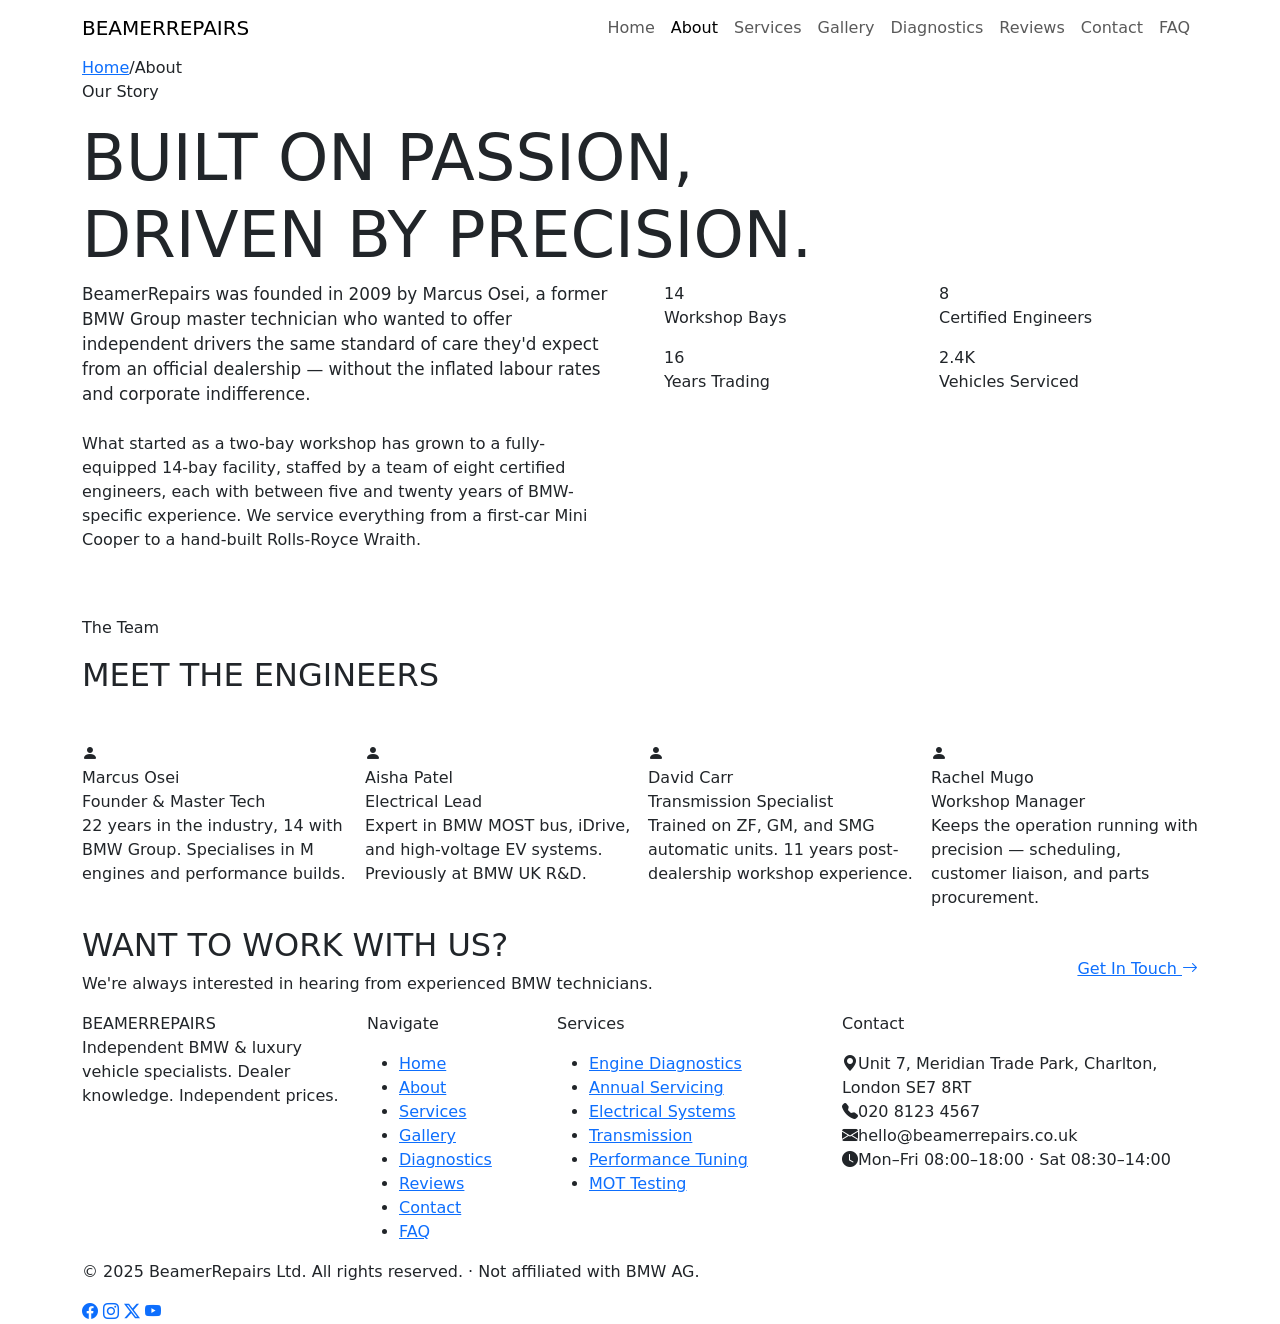
==== about.html @ a1b60a98 "feat: add about.html layout and company story section" ====
<!DOCTYPE html>
<html lang="en">
<head>
  <meta charset="UTF-8" />
  <meta name="viewport" content="width=device-width, initial-scale=1.0" />
  <title>About — BeamerRepairs</title>
  <link href="https://fonts.googleapis.com/css2?family=Bebas+Neue&family=Inter:wght@300;400;500;600;700&display=swap" rel="stylesheet" />
  <link href="https://cdn.jsdelivr.net/npm/bootstrap@5.3.3/dist/css/bootstrap.min.css" rel="stylesheet" />
  <link rel="stylesheet" href="https://cdn.jsdelivr.net/npm/bootstrap-icons@1.11.3/font/bootstrap-icons.min.css" />
  <link rel="stylesheet" href="css/style.css" />
</head>
<body>

<nav class="navbar navbar-expand-lg">
  <div class="container">
    <a class="navbar-brand" href="index.html">
      <span class="brand-dot"></span>BEAMER<span style="color:var(--steel-blue)">REPAIRS</span>
    </a>
    <button class="navbar-toggler" type="button" data-bs-toggle="collapse" data-bs-target="#navMenu">
      <span class="navbar-toggler-icon"></span>
    </button>
    <div class="collapse navbar-collapse" id="navMenu">
      <ul class="navbar-nav ms-auto">
        <li class="nav-item"><a class="nav-link" href="index.html">Home</a></li>
        <li class="nav-item"><a class="nav-link active" href="about.html">About</a></li>
        <li class="nav-item"><a class="nav-link" href="services.html">Services</a></li>
        <li class="nav-item"><a class="nav-link" href="gallery.html">Gallery</a></li>
        <li class="nav-item"><a class="nav-link" href="diagnostics.html">Diagnostics</a></li>
        <li class="nav-item"><a class="nav-link" href="reviews.html">Reviews</a></li>
        <li class="nav-item"><a class="nav-link" href="contact.html">Contact</a></li>
        <li class="nav-item"><a class="nav-link" href="faq.html">FAQ</a></li>
      </ul>
    </div>
  </div>
</nav>

<div class="page-hero" data-title="ABOUT">
  <div class="container">
    <div class="breadcrumb-nav"><a href="index.html">Home</a><span>/</span>About</div>
    <p class="section-eyebrow">Our Story</p>
    <h1 class="section-title" style="font-size:clamp(3rem,5vw,5rem)">BUILT ON PASSION,<br>DRIVEN BY PRECISION.</h1>
  </div>
</div>

<section style="background:var(--obsidian)">
  <div class="container">
    <div class="row g-5 mb-5">
      <div class="col-lg-6">
        <p class="section-body" style="max-width:100%;font-size:1.05rem;margin-bottom:1.5rem">
          BeamerRepairs was founded in 2009 by Marcus Osei, a former BMW Group master technician who wanted to offer independent drivers the same standard of care they'd expect from an official dealership — without the inflated labour rates and corporate indifference.
        </p>
        <p class="section-body" style="max-width:100%">
          What started as a two-bay workshop has grown to a fully-equipped 14-bay facility, staffed by a team of eight certified engineers, each with between five and twenty years of BMW-specific experience. We service everything from a first-car Mini Cooper to a hand-built Rolls-Royce Wraith.
        </p>
      </div>
      <div class="col-lg-6">
        <div class="row g-3">
          <div class="col-6"><div class="stat-box"><div class="stat-num">14</div><div class="stat-label">Workshop Bays</div></div></div>
          <div class="col-6"><div class="stat-box"><div class="stat-num">8</div><div class="stat-label">Certified Engineers</div></div></div>
          <div class="col-6"><div class="stat-box"><div class="stat-num">16</div><div class="stat-label">Years Trading</div></div></div>
          <div class="col-6"><div class="stat-box"><div class="stat-num">2.4K</div><div class="stat-label">Vehicles Serviced</div></div></div>
        </div>
      </div>
    </div>

    <div class="rule mb-5"></div>

    <p class="section-eyebrow">The Team</p>
    <h2 class="section-title mb-5">MEET THE ENGINEERS</h2>
    <div class="row g-3">
      <div class="col-md-6 col-lg-3">
        <div class="team-card">
          <div class="team-photo"><i class="bi bi-person-fill"></i></div>
          <div class="team-info">
            <div class="team-name">Marcus Osei</div>
            <div class="team-role">Founder &amp; Master Tech</div>
            <p class="team-bio">22 years in the industry, 14 with BMW Group. Specialises in M engines and performance builds.</p>
          </div>
        </div>
      </div>
      <div class="col-md-6 col-lg-3">
        <div class="team-card">
          <div class="team-photo"><i class="bi bi-person-fill"></i></div>
          <div class="team-info">
            <div class="team-name">Aisha Patel</div>
            <div class="team-role">Electrical Lead</div>
            <p class="team-bio">Expert in BMW MOST bus, iDrive, and high-voltage EV systems. Previously at BMW UK R&amp;D.</p>
          </div>
        </div>
      </div>
      <div class="col-md-6 col-lg-3">
        <div class="team-card">
          <div class="team-photo"><i class="bi bi-person-fill"></i></div>
          <div class="team-info">
            <div class="team-name">David Carr</div>
            <div class="team-role">Transmission Specialist</div>
            <p class="team-bio">Trained on ZF, GM, and SMG automatic units. 11 years post-dealership workshop experience.</p>
          </div>
        </div>
      </div>
      <div class="col-md-6 col-lg-3">
        <div class="team-card">
          <div class="team-photo"><i class="bi bi-person-fill"></i></div>
          <div class="team-info">
            <div class="team-name">Rachel Mugo</div>
            <div class="team-role">Workshop Manager</div>
            <p class="team-bio">Keeps the operation running with precision — scheduling, customer liaison, and parts procurement.</p>
          </div>
        </div>
      </div>
    </div>
  </div>
</section>

<div class="cta-banner">
  <div class="container">
    <div class="row align-items-center">
      <div class="col-lg-8 mb-3 mb-lg-0">
        <h2>WANT TO WORK WITH US?</h2>
        <p>We're always interested in hearing from experienced BMW technicians.</p>
      </div>
      <div class="col-lg-4 text-lg-end">
        <a href="contact.html" class="btn-primary-brand">Get In Touch <i class="bi bi-arrow-right"></i></a>
      </div>
    </div>
  </div>
</div>

<footer>
  <div class="container">
    <div class="row g-4">
      <div class="col-lg-3 col-md-6">
        <div class="footer-brand">BEAMER<span style="color:var(--steel-blue)">REPAIRS</span></div>
        <p class="footer-tagline">Independent BMW &amp; luxury vehicle specialists. Dealer knowledge. Independent prices.</p>
      </div>
      <div class="col-lg-2 col-md-6">
        <p class="footer-heading">Navigate</p>
        <ul class="footer-links">
          <li><a href="index.html">Home</a></li><li><a href="about.html">About</a></li>
          <li><a href="services.html">Services</a></li><li><a href="gallery.html">Gallery</a></li>
          <li><a href="diagnostics.html">Diagnostics</a></li><li><a href="reviews.html">Reviews</a></li>
          <li><a href="contact.html">Contact</a></li><li><a href="faq.html">FAQ</a></li>
        </ul>
      </div>
      <div class="col-lg-3 col-md-6">
        <p class="footer-heading">Services</p>
        <ul class="footer-links">
          <li><a href="services.html">Engine Diagnostics</a></li><li><a href="services.html">Annual Servicing</a></li>
          <li><a href="services.html">Electrical Systems</a></li><li><a href="services.html">Transmission</a></li>
          <li><a href="services.html">Performance Tuning</a></li><li><a href="services.html">MOT Testing</a></li>
        </ul>
      </div>
      <div class="col-lg-4 col-md-6">
        <p class="footer-heading">Contact</p>
        <div class="footer-contact-item"><i class="bi bi-geo-alt-fill"></i><span>Unit 7, Meridian Trade Park, Charlton, London SE7 8RT</span></div>
        <div class="footer-contact-item"><i class="bi bi-telephone-fill"></i><span>020 8123 4567</span></div>
        <div class="footer-contact-item"><i class="bi bi-envelope-fill"></i><span>hello@beamerrepairs.co.uk</span></div>
        <div class="footer-contact-item"><i class="bi bi-clock-fill"></i><span>Mon–Fri 08:00–18:00 · Sat 08:30–14:00</span></div>
      </div>
    </div>
    <div class="footer-bottom">
      <p>© 2025 BeamerRepairs Ltd. All rights reserved. · Not affiliated with BMW AG.</p>
      <div class="social-links">
        <a href="#" class="social-link"><i class="bi bi-facebook"></i></a>
        <a href="#" class="social-link"><i class="bi bi-instagram"></i></a>
        <a href="#" class="social-link"><i class="bi bi-twitter-x"></i></a>
        <a href="#" class="social-link"><i class="bi bi-youtube"></i></a>
      </div>
    </div>
  </div>
</footer>

<script src="https://cdn.jsdelivr.net/npm/bootstrap@5.3.3/dist/js/bootstrap.bundle.min.js"></script>
<script src="js/main.js"></script>
</body>
</html>
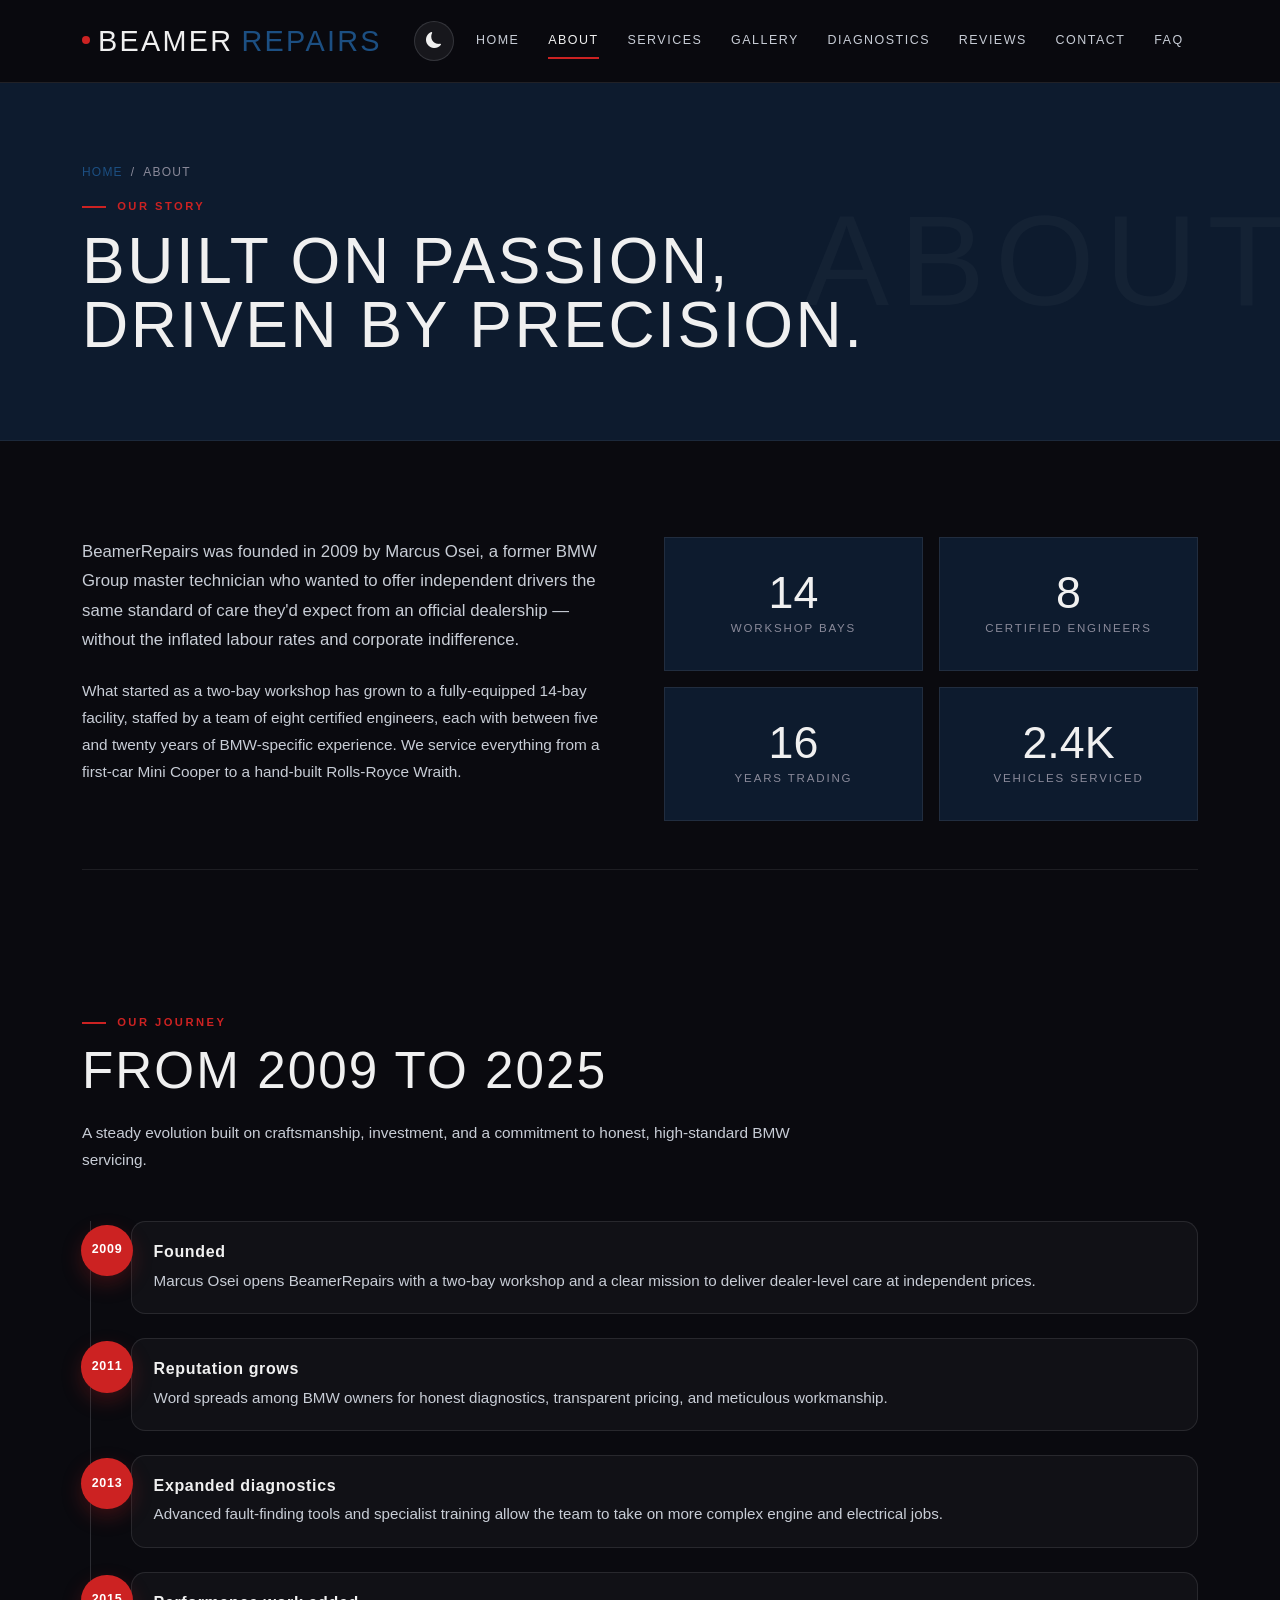
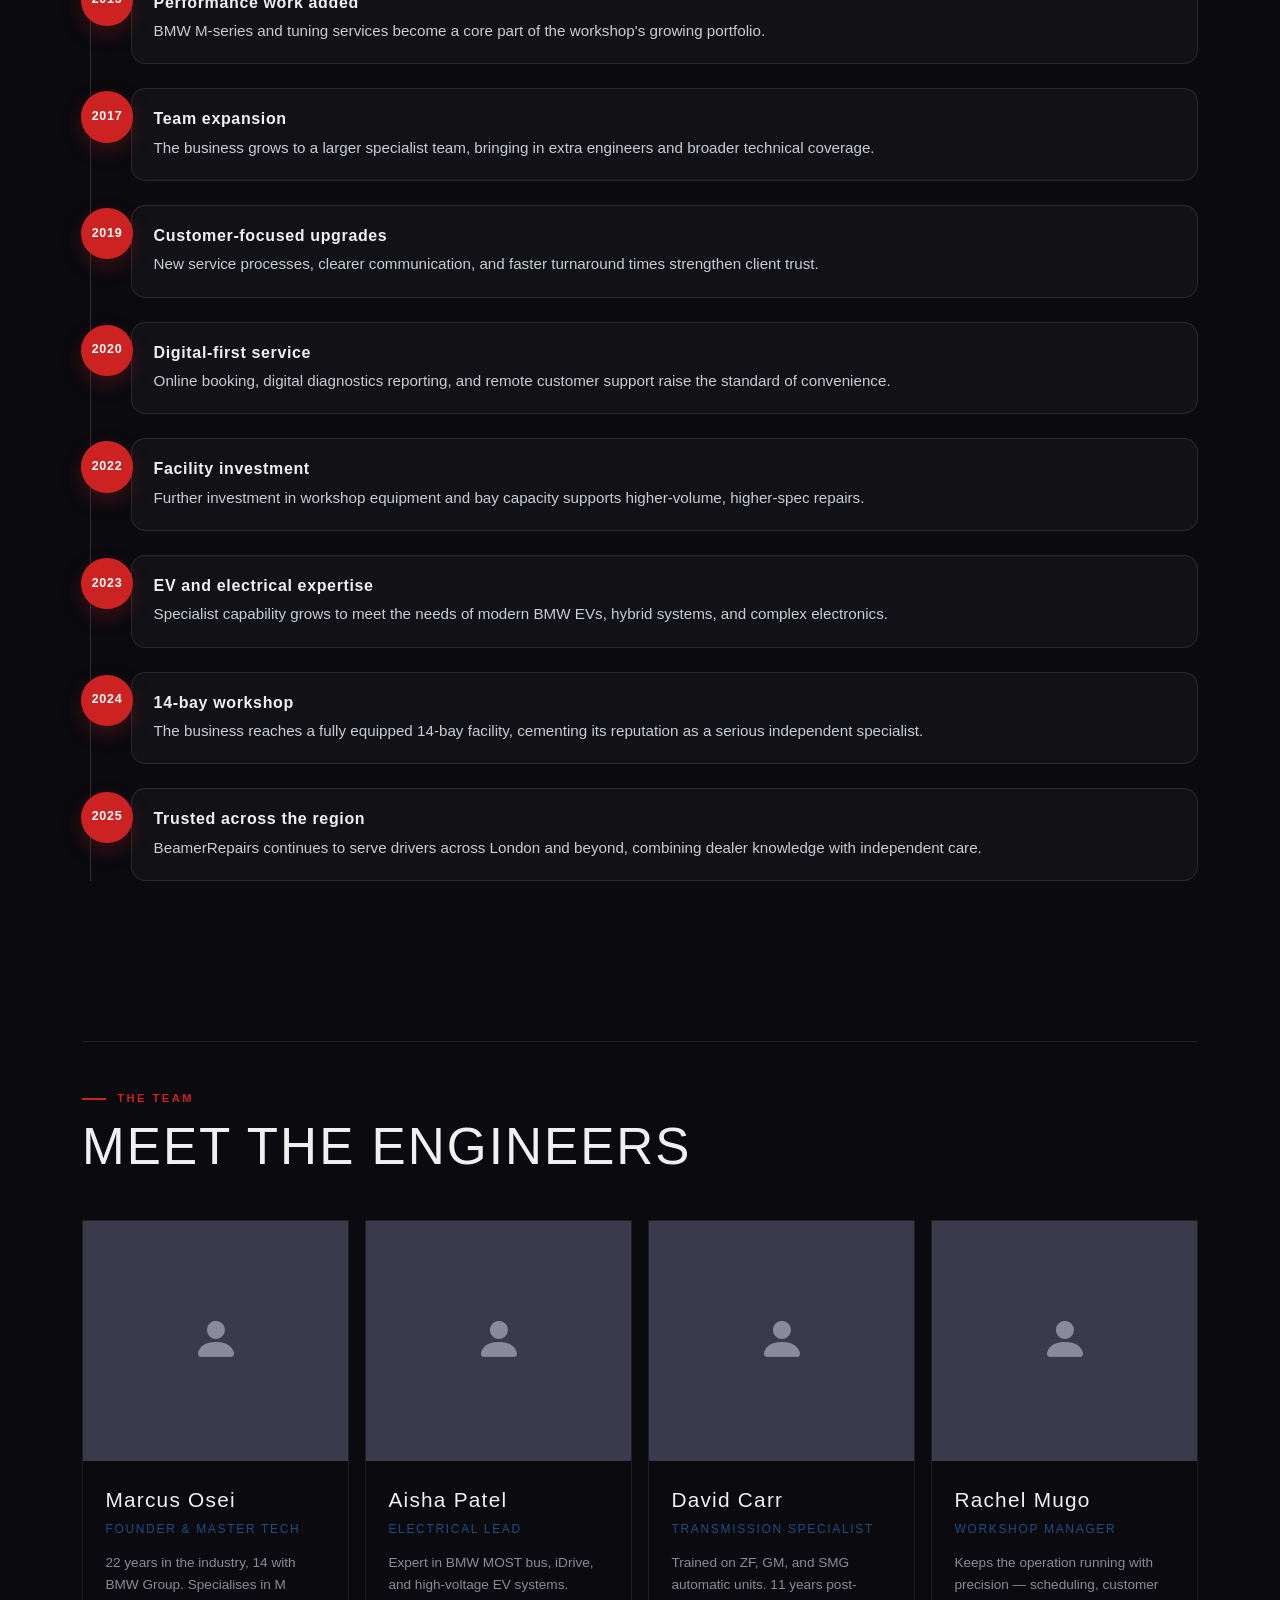
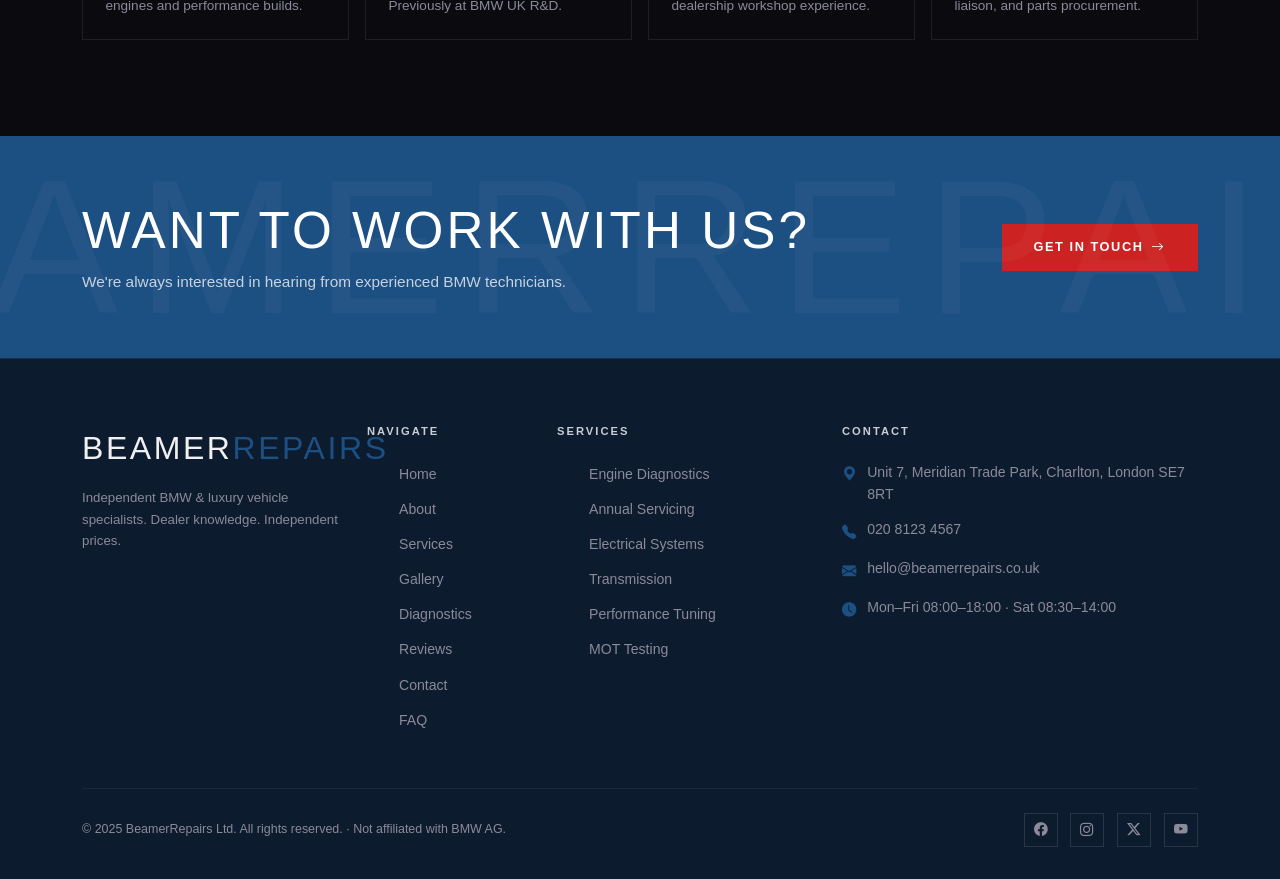
==== commit b596c6b9: "Add company timeline to about page" ====
--- a/about.html
+++ b/about.html
@@ -65,6 +65,95 @@
 
     <div class="rule mb-5"></div>
 
+    <section class="timeline-section">
+      <p class="section-eyebrow">Our Journey</p>
+      <h2 class="section-title mb-4">FROM 2009 TO 2025</h2>
+      <p class="section-body mb-5" style="max-width:760px">
+        A steady evolution built on craftsmanship, investment, and a commitment to honest, high-standard BMW servicing.
+      </p>
+      <div class="timeline">
+        <div class="timeline-item">
+          <div class="timeline-marker">2009</div>
+          <div class="timeline-card">
+            <h3>Founded</h3>
+            <p>Marcus Osei opens BeamerRepairs with a two-bay workshop and a clear mission to deliver dealer-level care at independent prices.</p>
+          </div>
+        </div>
+        <div class="timeline-item">
+          <div class="timeline-marker">2011</div>
+          <div class="timeline-card">
+            <h3>Reputation grows</h3>
+            <p>Word spreads among BMW owners for honest diagnostics, transparent pricing, and meticulous workmanship.</p>
+          </div>
+        </div>
+        <div class="timeline-item">
+          <div class="timeline-marker">2013</div>
+          <div class="timeline-card">
+            <h3>Expanded diagnostics</h3>
+            <p>Advanced fault-finding tools and specialist training allow the team to take on more complex engine and electrical jobs.</p>
+          </div>
+        </div>
+        <div class="timeline-item">
+          <div class="timeline-marker">2015</div>
+          <div class="timeline-card">
+            <h3>Performance work added</h3>
+            <p>BMW M-series and tuning services become a core part of the workshop's growing portfolio.</p>
+          </div>
+        </div>
+        <div class="timeline-item">
+          <div class="timeline-marker">2017</div>
+          <div class="timeline-card">
+            <h3>Team expansion</h3>
+            <p>The business grows to a larger specialist team, bringing in extra engineers and broader technical coverage.</p>
+          </div>
+        </div>
+        <div class="timeline-item">
+          <div class="timeline-marker">2019</div>
+          <div class="timeline-card">
+            <h3>Customer-focused upgrades</h3>
+            <p>New service processes, clearer communication, and faster turnaround times strengthen client trust.</p>
+          </div>
+        </div>
+        <div class="timeline-item">
+          <div class="timeline-marker">2020</div>
+          <div class="timeline-card">
+            <h3>Digital-first service</h3>
+            <p>Online booking, digital diagnostics reporting, and remote customer support raise the standard of convenience.</p>
+          </div>
+        </div>
+        <div class="timeline-item">
+          <div class="timeline-marker">2022</div>
+          <div class="timeline-card">
+            <h3>Facility investment</h3>
+            <p>Further investment in workshop equipment and bay capacity supports higher-volume, higher-spec repairs.</p>
+          </div>
+        </div>
+        <div class="timeline-item">
+          <div class="timeline-marker">2023</div>
+          <div class="timeline-card">
+            <h3>EV and electrical expertise</h3>
+            <p>Specialist capability grows to meet the needs of modern BMW EVs, hybrid systems, and complex electronics.</p>
+          </div>
+        </div>
+        <div class="timeline-item">
+          <div class="timeline-marker">2024</div>
+          <div class="timeline-card">
+            <h3>14-bay workshop</h3>
+            <p>The business reaches a fully equipped 14-bay facility, cementing its reputation as a serious independent specialist.</p>
+          </div>
+        </div>
+        <div class="timeline-item">
+          <div class="timeline-marker">2025</div>
+          <div class="timeline-card">
+            <h3>Trusted across the region</h3>
+            <p>BeamerRepairs continues to serve drivers across London and beyond, combining dealer knowledge with independent care.</p>
+          </div>
+        </div>
+      </div>
+    </section>
+
+    <div class="rule mb-5"></div>
+
     <p class="section-eyebrow">The Team</p>
     <h2 class="section-title mb-5">MEET THE ENGINEERS</h2>
     <div class="row g-3">
--- a/css/style.css
+++ b/css/style.css
@@ -0,0 +1,637 @@
+/* ─── TOKEN SYSTEM ─────────────────────────────────── */
+:root {
+  --obsidian:   #0A0A0F;
+  --deep-navy:  #0D1B2E;
+  --steel-blue: #1C4F82;
+  --chrome:     #C8CDD6;
+  --off-white:  #F0F0F0;
+  --red:        #CC2222;
+  --mid-grey:   #3A3A4A;
+  --light-grey: #8A8A9A;
+  --font-display: 'Bebas Neue', sans-serif;
+  --font-body:    'Inter', sans-serif;
+  --transition-fast: 180ms ease;
+  --shadow-card: 0 12px 30px rgba(0, 0, 0, 0.16);
+}
+
+/* ─── RESET & BASE ─────────────────────────────────── */
+*, *::before, *::after { box-sizing: border-box; margin: 0; padding: 0; }
+html { scroll-behavior: smooth; }
+body {
+  background: var(--obsidian);
+  color: var(--off-white);
+  font-family: var(--font-body);
+  font-size: 16px;
+  line-height: 1.6;
+  overflow-x: hidden;
+  transition: background 0.25s ease, color 0.25s ease;
+}
+body.light-theme {
+  background: #f5f7fb;
+  color: #111827;
+}
+body.light-theme .navbar,
+body.light-theme .service-card,
+body.light-theme .testimonial-card,
+body.light-theme .diag-card,
+body.light-theme .contact-info-block,
+body.light-theme .team-card,
+body.light-theme .timeline-card,
+body.light-theme .stat-box,
+body.light-theme .gallery-item,
+body.light-theme .footer,
+body.light-theme footer {
+  background: #ffffff;
+  color: #111827;
+}
+body.light-theme .nav-link,
+body.light-theme .section-body,
+body.light-theme .service-card p,
+body.light-theme .testimonial-card blockquote,
+body.light-theme .faq-answer p,
+body.light-theme .footer-tagline,
+body.light-theme .footer-links a,
+body.light-theme .footer-contact-item span,
+body.light-theme .hours-time,
+body.light-theme .diag-card p,
+body.light-theme .team-bio {
+  color: #4b5563;
+}
+body.light-theme .section-title,
+body.light-theme .service-card h4,
+body.light-theme .author-name,
+body.light-theme .team-name,
+body.light-theme .footer-brand,
+body.light-theme .navbar-brand,
+body.light-theme .contact-info-block h3 {
+  color: #111827;
+}
+body.light-theme .form-control-custom {
+  background: #f8fafc;
+  color: #111827;
+  border-color: rgba(17,24,39,0.12);
+}
+body.light-theme .form-control-custom::placeholder { color: #6b7280; }
+body.light-theme .btn-outline-brand { color: #111827; }
+body.light-theme .gallery-overlay { background: rgba(17,24,39,0.72); }
+body.light-theme .page-hero { background: #e2e8f0; }
+body.light-theme .page-hero::after { color: rgba(17,24,39,0.06); }
+a { color: inherit; text-decoration: none; }
+img { max-width: 100%; display: block; }
+
+/* ─── NAVBAR ────────────────────────────────────────── */
+.navbar {
+  background: rgba(10,10,15,0.95);
+  backdrop-filter: blur(10px);
+  border-bottom: 1px solid rgba(200,205,214,0.12);
+  padding: 0.8rem 0;
+  position: sticky;
+  top: 0;
+  z-index: 1000;
+}
+.navbar-brand {
+  font-family: var(--font-display);
+  font-size: 1.8rem;
+  letter-spacing: 0.08em;
+  color: var(--off-white) !important;
+  display: flex;
+  align-items: center;
+  gap: 0.5rem;
+}
+.navbar-brand .brand-dot {
+  display: inline-block;
+  width: 8px; height: 8px;
+  border-radius: 50%;
+  background: var(--red);
+  margin-bottom: 2px;
+}
+.nav-link {
+  font-size: 0.78rem;
+  font-weight: 500;
+  letter-spacing: 0.12em;
+  text-transform: uppercase;
+  color: var(--chrome) !important;
+  padding: 0.5rem 0.9rem !important;
+  transition: color 0.2s;
+}
+.nav-link:hover { color: var(--off-white) !important; }
+.nav-link.active {
+  color: var(--off-white) !important;
+  position: relative;
+}
+.nav-link.active::after {
+  content: '';
+  position: absolute;
+  bottom: 0; left: 0.9rem; right: 0.9rem;
+  height: 2px;
+  background: var(--red);
+}
+.navbar-toggler { border: 1px solid var(--mid-grey); }
+.navbar-toggler-icon { filter: invert(1); }
+
+/* ─── SECTION SHARED ────────────────────────────────── */
+section { padding: 6rem 0; }
+.section-eyebrow {
+  font-size: 0.7rem;
+  font-weight: 600;
+  letter-spacing: 0.22em;
+  text-transform: uppercase;
+  color: var(--red);
+  margin-bottom: 0.8rem;
+  display: flex;
+  align-items: center;
+  gap: 0.7rem;
+}
+.section-eyebrow::before {
+  content: '';
+  display: inline-block;
+  width: 24px; height: 2px;
+  background: var(--red);
+}
+.section-title {
+  font-family: var(--font-display);
+  font-size: clamp(2.4rem, 4vw, 4rem);
+  letter-spacing: 0.04em;
+  line-height: 1;
+  color: var(--off-white);
+  margin-bottom: 1.2rem;
+}
+.section-body {
+  font-size: 0.96rem;
+  color: var(--chrome);
+  line-height: 1.75;
+  max-width: 520px;
+}
+.rule { height: 1px; background: rgba(200,205,214,0.1); margin: 0; }
+
+/* ─── BUTTONS ────────────────────────────────────────── */
+.btn-primary-brand {
+  background: var(--red);
+  color: #fff;
+  border: none;
+  padding: 0.85rem 2rem;
+  font-size: 0.8rem;
+  font-weight: 600;
+  letter-spacing: 0.12em;
+  text-transform: uppercase;
+  cursor: pointer;
+  transition: background 0.2s, transform 0.15s;
+  display: inline-flex;
+  align-items: center;
+  gap: 0.5rem;
+}
+.btn-primary-brand:hover { background: #aa1a1a; transform: translateY(-1px); color: #fff; }
+.btn-outline-brand {
+  background: transparent;
+  color: var(--chrome);
+  border: 1px solid var(--mid-grey);
+  padding: 0.85rem 2rem;
+  font-size: 0.8rem;
+  font-weight: 600;
+  letter-spacing: 0.12em;
+  text-transform: uppercase;
+  cursor: pointer;
+  transition: border-color 0.2s, color 0.2s;
+  display: inline-flex;
+  align-items: center;
+  gap: 0.5rem;
+}
+.btn-outline-brand:hover { border-color: var(--chrome); color: var(--off-white); }
+
+/* ─── PAGE HERO (inner pages) ───────────────────────── */
+.page-hero {
+  background: var(--deep-navy);
+  padding: 5rem 0 4rem;
+  border-bottom: 1px solid rgba(200,205,214,0.08);
+  position: relative;
+  overflow: hidden;
+}
+.page-hero::after {
+  content: attr(data-title);
+  position: absolute;
+  right: -1rem;
+  top: 50%;
+  transform: translateY(-50%);
+  font-family: var(--font-display);
+  font-size: 8rem;
+  color: rgba(255,255,255,0.03);
+  white-space: nowrap;
+  pointer-events: none;
+  letter-spacing: 0.08em;
+}
+.breadcrumb-nav {
+  font-size: 0.75rem;
+  color: var(--light-grey);
+  letter-spacing: 0.1em;
+  text-transform: uppercase;
+  margin-bottom: 1rem;
+}
+.breadcrumb-nav a { color: var(--steel-blue); }
+.breadcrumb-nav span { margin: 0 0.5rem; }
+
+/* ─── SERVICE CARDS ─────────────────────────────────── */
+.service-card,
+.testimonial-card,
+.diag-card,
+.team-card,
+.timeline-card,
+.stat-box {
+  transition: transform var(--transition-fast), box-shadow var(--transition-fast), border-color var(--transition-fast), background var(--transition-fast);
+}
+.service-card {
+  border: 1px solid rgba(200,205,214,0.1);
+  padding: 2rem;
+  transition: border-color 0.25s, background 0.25s;
+  height: 100%;
+  position: relative;
+  overflow: hidden;
+}
+.service-card::before {
+  content: '';
+  position: absolute;
+  top: 0; left: 0;
+  width: 3px; height: 0;
+  background: var(--red);
+  transition: height 0.3s ease;
+}
+.service-card:hover::before { height: 100%; }
+.service-card:hover,
+.testimonial-card:hover,
+.diag-card:hover,
+.team-card:hover,
+.timeline-card:hover,
+.stat-box:hover {
+  border-color: rgba(200,205,214,0.25);
+  background: rgba(28,79,130,0.08);
+  transform: translateY(-4px);
+  box-shadow: var(--shadow-card);
+}
+.service-icon {
+  font-size: 1.8rem;
+  color: var(--steel-blue);
+  margin-bottom: 1rem;
+}
+.service-card h4 {
+  font-family: var(--font-display);
+  font-size: 1.4rem;
+  letter-spacing: 0.06em;
+  color: var(--off-white);
+  margin-bottom: 0.6rem;
+}
+.service-card p {
+  font-size: 0.88rem;
+  color: var(--light-grey);
+  line-height: 1.7;
+  margin: 0;
+}
+.service-number {
+  position: absolute;
+  top: 1.2rem; right: 1.5rem;
+  font-family: var(--font-display);
+  font-size: 3.5rem;
+  color: rgba(200,205,214,0.05);
+  line-height: 1;
+  pointer-events: none;
+}
+
+/* ─── TESTIMONIALS ──────────────────────────────────── */
+.testimonial-card {
+  background: rgba(255,255,255,0.03);
+  border: 1px solid rgba(200,205,214,0.1);
+  padding: 2rem;
+  height: 100%;
+}
+.stars { color: var(--red); font-size: 0.85rem; letter-spacing: 2px; margin-bottom: 1rem; }
+.testimonial-card blockquote {
+  font-size: 0.93rem;
+  color: var(--chrome);
+  line-height: 1.75;
+  font-style: italic;
+  margin-bottom: 1.4rem;
+}
+.testimonial-author { display: flex; align-items: center; gap: 0.9rem; }
+.author-avatar {
+  width: 40px; height: 40px;
+  border-radius: 50%;
+  background: var(--mid-grey);
+  display: flex; align-items: center; justify-content: center;
+  font-weight: 700; font-size: 0.85rem;
+  color: var(--off-white); flex-shrink: 0;
+}
+.author-name { font-weight: 600; font-size: 0.88rem; color: var(--off-white); }
+.author-car  { font-size: 0.75rem; color: var(--light-grey); }
+
+/* ─── BRANDS TICKER ─────────────────────────────────── */
+.brands-bar {
+  background: var(--obsidian);
+  border-top: 1px solid rgba(200,205,214,0.08);
+  border-bottom: 1px solid rgba(200,205,214,0.08);
+  padding: 1.8rem 0;
+  overflow: hidden;
+}
+.brands-ticker {
+  display: flex;
+  gap: 4rem;
+  animation: ticker 20s linear infinite;
+  white-space: nowrap;
+}
+.brands-ticker span { font-family: var(--font-display); font-size: 1.1rem; letter-spacing: 0.18em; color: rgba(200,205,214,0.3); flex-shrink: 0; }
+.brands-ticker span.sep { color: var(--red); }
+@keyframes ticker { 0% { transform: translateX(0); } 100% { transform: translateX(-50%); } }
+
+/* ─── CTA BANNER ────────────────────────────────────── */
+.cta-banner {
+  background: var(--steel-blue);
+  padding: 4rem 0;
+  position: relative;
+  overflow: hidden;
+}
+.cta-banner::before {
+  content: 'BEAMERREPAIRS';
+  position: absolute;
+  font-family: var(--font-display);
+  font-size: 12rem;
+  color: rgba(255,255,255,0.04);
+  white-space: nowrap;
+  top: 50%; left: 50%;
+  transform: translate(-50%, -50%);
+  pointer-events: none;
+  letter-spacing: 0.1em;
+}
+.cta-banner h2 { font-family: var(--font-display); font-size: clamp(2rem,4vw,3.5rem); letter-spacing: 0.06em; color: #fff; margin-bottom: 0.5rem; }
+.cta-banner p  { color: rgba(255,255,255,0.75); font-size: 0.96rem; margin-bottom: 0; }
+
+/* ─── FOOTER ────────────────────────────────────────── */
+footer {
+  background: var(--deep-navy);
+  border-top: 1px solid rgba(200,205,214,0.1);
+  padding: 4rem 0 2rem;
+}
+.footer-brand { font-family: var(--font-display); font-size: 2rem; letter-spacing: 0.08em; color: var(--off-white); margin-bottom: 0.8rem; }
+.footer-tagline { font-size: 0.83rem; color: var(--light-grey); max-width: 260px; line-height: 1.6; }
+.footer-heading { font-size: 0.7rem; font-weight: 600; letter-spacing: 0.18em; text-transform: uppercase; color: var(--chrome); margin-bottom: 1.2rem; }
+.footer-links { list-style: none; }
+.footer-links li { margin-bottom: 0.6rem; }
+.footer-links a { font-size: 0.88rem; color: var(--light-grey); transition: color 0.2s; }
+.footer-links a:hover { color: var(--off-white); }
+.footer-contact-item { display: flex; align-items: flex-start; gap: 0.7rem; margin-bottom: 0.8rem; }
+.footer-contact-item i { color: var(--steel-blue); font-size: 0.9rem; margin-top: 3px; flex-shrink: 0; }
+.footer-contact-item span { font-size: 0.88rem; color: var(--light-grey); }
+.footer-bottom {
+  border-top: 1px solid rgba(200,205,214,0.08);
+  margin-top: 2.5rem; padding-top: 1.5rem;
+  display: flex; align-items: center; justify-content: space-between; flex-wrap: wrap; gap: 1rem;
+}
+.footer-bottom p { font-size: 0.78rem; color: var(--light-grey); margin: 0; }
+.social-links { display: flex; gap: 0.8rem; }
+.social-link {
+  width: 34px; height: 34px;
+  border: 1px solid rgba(200,205,214,0.15);
+  display: flex; align-items: center; justify-content: center;
+  color: var(--light-grey); font-size: 0.85rem;
+  transition: border-color 0.2s, color 0.2s;
+}
+.social-link:hover { border-color: var(--steel-blue); color: var(--off-white); }
+
+/* ─── HOURS TABLE ────────────────────────────────────── */
+.hours-row {
+  display: flex; justify-content: space-between; align-items: center;
+  padding: 0.7rem 0;
+  border-bottom: 1px solid rgba(200,205,214,0.06);
+  font-size: 0.88rem;
+}
+.hours-day  { color: var(--chrome); }
+.hours-time { color: var(--light-grey); }
+.hours-row.open .hours-time { color: var(--off-white); }
+
+/* ─── FAQ ────────────────────────────────────────────── */
+.faq-item { border-bottom: 1px solid rgba(200,205,214,0.08); }
+.faq-question {
+  display: flex; justify-content: space-between; align-items: center;
+  padding: 1.4rem 0;
+  cursor: pointer;
+  font-weight: 600; color: var(--off-white); font-size: 1rem; gap: 1rem;
+}
+.faq-question i { color: var(--steel-blue); transition: transform 0.3s; flex-shrink: 0; }
+.faq-item.open .faq-question i { transform: rotate(45deg); }
+.faq-answer { max-height: 0; overflow: hidden; transition: max-height 0.4s ease, padding 0.3s; }
+.faq-item.open .faq-answer { max-height: 300px; padding-bottom: 1.2rem; }
+.faq-answer p { font-size: 0.9rem; color: var(--light-grey); line-height: 1.75; margin: 0; }
+
+/* ─── GALLERY ────────────────────────────────────────── */
+.gallery-grid { display: grid; grid-template-columns: repeat(3, 1fr); gap: 1rem; }
+.gallery-item { position: relative; overflow: hidden; aspect-ratio: 4/3; background: var(--mid-grey); cursor: pointer; }
+.gallery-item img { width: 100%; height: 100%; object-fit: cover; transition: transform 0.5s ease, filter 0.3s; filter: grayscale(20%); }
+.gallery-item:hover img { transform: scale(1.05); filter: grayscale(0%); }
+.gallery-overlay { position: absolute; inset: 0; background: rgba(10,10,15,0.7); display: flex; align-items: center; justify-content: center; opacity: 0; transition: opacity 0.3s; }
+.gallery-item:hover .gallery-overlay { opacity: 1; }
+.gallery-overlay i { font-size: 1.8rem; color: #fff; }
+.gallery-item.large { grid-column: span 2; }
+.gallery-filters {
+  display: flex; flex-wrap: wrap; gap: 0.7rem; margin-bottom: 1.25rem;
+}
+.gallery-filter-btn {
+  border: 1px solid rgba(200,205,214,0.16); background: transparent; color: var(--chrome);
+  padding: 0.55rem 0.95rem; border-radius: 999px; font-size: 0.8rem; letter-spacing: 0.08em; text-transform: uppercase;
+  cursor: pointer; transition: background var(--transition-fast), color var(--transition-fast), border-color var(--transition-fast);
+}
+.gallery-filter-btn.active, .gallery-filter-btn:hover {
+  color: var(--off-white); border-color: var(--steel-blue); background: rgba(28,79,130,0.2);
+}
+.gallery-empty {
+  grid-column: 1 / -1; padding: 2rem; text-align: center; color: var(--light-grey); border: 1px dashed rgba(200,205,214,0.2); border-radius: 12px;
+}
+
+/* ─── DIAGNOSTICS ────────────────────────────────────── */
+.diag-card { background: rgba(255,255,255,0.02); border: 1px solid rgba(200,205,214,0.1); padding: 1.8rem; margin-bottom: 1rem; }
+.diag-card h5 { font-weight: 600; color: var(--off-white); margin-bottom: 0.4rem; }
+.diag-card p  { font-size: 0.87rem; color: var(--light-grey); margin: 0; }
+.diag-tag { display: inline-block; font-size: 0.65rem; font-weight: 600; letter-spacing: 0.14em; text-transform: uppercase; padding: 0.2rem 0.6rem; background: rgba(28,79,130,0.2); color: var(--steel-blue); border: 1px solid rgba(28,79,130,0.4); margin-bottom: 0.8rem; }
+
+/* ─── REVIEWS ────────────────────────────────────────── */
+.review-big-num { font-family: var(--font-display); font-size: 7rem; line-height: 1; color: var(--off-white); }
+.review-source  { font-size: 0.72rem; font-weight: 600; letter-spacing: 0.16em; text-transform: uppercase; color: var(--light-grey); margin-top: 0.4rem; }
+.review-bar-row { display: flex; align-items: center; gap: 1rem; margin-bottom: 0.6rem; }
+.review-bar-label { font-size: 0.82rem; color: var(--chrome); width: 50px; text-align: right; flex-shrink: 0; }
+.review-bar-track { flex: 1; height: 6px; background: rgba(200,205,214,0.1); position: relative; }
+.review-bar-fill  { position: absolute; left: 0; top: 0; height: 100%; background: var(--red); }
+.review-bar-count { font-size: 0.78rem; color: var(--light-grey); width: 30px; flex-shrink: 0; }
+
+/* ─── CONTACT FORM ───────────────────────────────────── */
+.contact-info-block { background: var(--deep-navy); border: 1px solid rgba(200,205,214,0.08); padding: 2rem; height: 100%; }
+.form-group { margin-bottom: 1.2rem; }
+.form-label-custom { display: block; font-size: 0.7rem; font-weight: 600; letter-spacing: 0.16em; text-transform: uppercase; color: var(--chrome); margin-bottom: 0.5rem; }
+.form-control-custom { width: 100%; background: rgba(255,255,255,0.04); border: 1px solid rgba(200,205,214,0.15); color: var(--off-white); padding: 0.85rem 1rem; font-size: 0.9rem; font-family: var(--font-body); outline: none; transition: border-color 0.2s; }
+.form-control-custom:focus { border-color: var(--steel-blue); }
+.form-control-custom::placeholder { color: var(--light-grey); font-size: 0.87rem; }
+textarea.form-control-custom { min-height: 130px; resize: vertical; }
+.form-error {
+  min-height: 1.1rem;
+  margin-top: 0.35rem;
+  font-size: 0.78rem;
+  color: #fda4af;
+}
+.is-invalid {
+  border-color: #f87171 !important;
+  box-shadow: 0 0 0 2px rgba(248,113,113,0.18);
+}
+
+/* ─── TIMELINE ─────────────────────────────────────── */
+.timeline-section { margin: 2rem 0 4rem; }
+.timeline {
+  position: relative;
+  margin-left: 0.5rem;
+  padding-left: 1.5rem;
+  border-left: 1px solid rgba(200,205,214,0.18);
+}
+.timeline-item { position: relative; padding-bottom: 1.5rem; }
+.timeline-item:last-child { padding-bottom: 0; }
+.timeline-marker {
+  position: absolute;
+  left: -2.1rem;
+  top: 0.2rem;
+  width: 3.2rem;
+  height: 3.2rem;
+  border-radius: 50%;
+  display: flex;
+  align-items: center;
+  justify-content: center;
+  background: var(--red);
+  color: #fff;
+  font-size: 0.78rem;
+  font-weight: 700;
+  letter-spacing: 0.06em;
+  box-shadow: 0 8px 20px rgba(204, 34, 34, 0.25);
+}
+.timeline-card {
+  background: rgba(255,255,255,0.03);
+  border: 1px solid rgba(200,205,214,0.12);
+  border-radius: 0.9rem;
+  padding: 1.25rem 1.35rem;
+  margin-left: 1rem;
+}
+.timeline-card h3 {
+  font-size: 1rem;
+  font-weight: 700;
+  letter-spacing: 0.04em;
+  margin-bottom: 0.45rem;
+  color: var(--off-white);
+}
+.timeline-card p {
+  margin: 0;
+  color: var(--chrome);
+  font-size: 0.95rem;
+}
+
+/* ─── TEAM ───────────────────────────────────────────── */
+.team-card { border: 1px solid rgba(200,205,214,0.1); overflow: hidden; transition: border-color 0.25s; }
+.team-card:hover { border-color: rgba(28,79,130,0.5); }
+.team-photo { height: 240px; background: var(--mid-grey); display: flex; align-items: center; justify-content: center; font-size: 3rem; color: var(--light-grey); }
+.team-info { padding: 1.4rem; }
+.team-name { font-family: var(--font-display); font-size: 1.3rem; letter-spacing: 0.06em; color: var(--off-white); margin-bottom: 0.2rem; }
+.team-role { font-size: 0.75rem; letter-spacing: 0.14em; text-transform: uppercase; color: var(--steel-blue); margin-bottom: 0.8rem; }
+.team-bio  { font-size: 0.85rem; color: var(--light-grey); line-height: 1.6; margin: 0; }
+
+/* ─── STAT BOX ───────────────────────────────────────── */
+.stat-box { background: var(--deep-navy); border: 1px solid rgba(200,205,214,0.1); padding: 2rem; text-align: center; }
+.stat-num { font-family: var(--font-display); font-size: 2.8rem; color: var(--off-white); line-height: 1; }
+.stat-label { font-size: 0.72rem; letter-spacing: 0.16em; text-transform: uppercase; color: var(--light-grey); margin-top: 0.3rem; }
+
+/* ─── WHY US ─────────────────────────────────────────── */
+.why-item { display: flex; gap: 1.4rem; padding: 1.8rem 0; border-bottom: 1px solid rgba(200,205,214,0.08); }
+.why-item:first-child { border-top: 1px solid rgba(200,205,214,0.08); }
+.why-icon { flex-shrink: 0; width: 48px; height: 48px; background: rgba(28,79,130,0.2); border: 1px solid rgba(28,79,130,0.4); display: flex; align-items: center; justify-content: center; font-size: 1.2rem; color: var(--steel-blue); margin-top: 2px; }
+.why-item h5 { font-weight: 600; font-size: 1rem; color: var(--off-white); margin-bottom: 0.3rem; }
+.why-item p  { font-size: 0.88rem; color: var(--light-grey); margin: 0; }
+.why-image-wrap { position: relative; height: 100%; min-height: 450px; }
+.why-image { width: 100%; height: 100%; object-fit: cover; filter: grayscale(25%) contrast(1.05); }
+.why-image-border { position: absolute; top: -16px; left: -16px; right: 16px; bottom: 16px; border: 2px solid rgba(28,79,130,0.4); pointer-events: none; }
+
+/* ─── THEMING & UX ─────────────────────────────────── */
+#themeToggle,
+.theme-toggle {
+  margin-left: 1rem;
+  border: 1px solid rgba(200,205,214,0.16);
+  background: rgba(255,255,255,0.06);
+  color: var(--off-white);
+  width: 40px; height: 40px;
+  border-radius: 50%;
+  display: inline-flex; align-items: center; justify-content: center;
+  cursor: pointer;
+  transition: transform var(--transition-fast), background var(--transition-fast), color var(--transition-fast);
+}
+#themeToggle:hover,
+.theme-toggle:hover { transform: translateY(-1px); background: rgba(255,255,255,0.12); }
+body.light-theme #themeToggle,
+body.light-theme .theme-toggle {
+  background: rgba(17,24,39,0.06);
+  color: #111827;
+  border-color: rgba(17,24,39,0.12);
+}
+#reading-progress {
+  position: fixed;
+  top: 0; left: 0;
+  height: 3px;
+  width: 0;
+  z-index: 1100;
+  background: linear-gradient(90deg, var(--red), var(--steel-blue));
+}
+#back-to-top {
+  position: fixed;
+  right: 1.25rem; bottom: 1.25rem;
+  width: 46px; height: 46px;
+  border: none; border-radius: 50%;
+  background: var(--red); color: #fff;
+  display: inline-flex; align-items: center; justify-content: center;
+  box-shadow: 0 10px 30px rgba(0,0,0,0.25);
+  opacity: 0; visibility: hidden; transform: translateY(12px);
+  transition: opacity 0.2s ease, transform 0.2s ease, visibility 0.2s ease;
+  z-index: 1050;
+}
+#back-to-top.visible { opacity: 1; visibility: visible; transform: translateY(0); }
+#toast-container {
+  position: fixed;
+  right: 1rem; bottom: 1rem;
+  display: flex; flex-direction: column; gap: 0.75rem;
+  z-index: 1200;
+}
+.toast-notice {
+  min-width: 260px; max-width: 320px; padding: 0.9rem 1rem;
+  border-radius: 10px; display: flex; align-items: center; gap: 0.7rem;
+  color: var(--off-white); background: rgba(10,10,15,0.95);
+  border: 1px solid rgba(200,205,214,0.16);
+  box-shadow: 0 12px 30px rgba(0,0,0,0.25);
+  transform: translateY(10px); opacity: 0; transition: all 0.2s ease;
+}
+.toast-notice.show { transform: translateY(0); opacity: 1; }
+.toast-notice.success { border-color: rgba(34,197,94,0.45); background: rgba(7,31,20,0.95); }
+.toast-notice.error { border-color: rgba(239,68,68,0.45); background: rgba(53,10,10,0.95); }
+.gallery-filters {
+  display: flex; flex-wrap: wrap; gap: 0.7rem; margin-bottom: 1.25rem;
+}
+.gallery-filter-btn {
+  border: 1px solid rgba(200,205,214,0.16); background: transparent; color: var(--chrome);
+  padding: 0.55rem 0.95rem; border-radius: 999px; font-size: 0.8rem; letter-spacing: 0.08em; text-transform: uppercase;
+  cursor: pointer; transition: background 0.2s ease, color 0.2s ease, border-color 0.2s ease;
+}
+.gallery-filter-btn.active, .gallery-filter-btn:hover {
+  color: var(--off-white); border-color: var(--steel-blue); background: rgba(28,79,130,0.2);
+}
+.gallery-empty {
+  grid-column: 1 / -1; padding: 2rem; text-align: center; color: var(--light-grey); border: 1px dashed rgba(200,205,214,0.2); border-radius: 12px;
+}
+.is-invalid {
+  border-color: #f87171 !important;
+  box-shadow: 0 0 0 2px rgba(248,113,113,0.18);
+}
+@media (max-width: 768px) {
+  section { padding: 4rem 0; }
+  .gallery-grid { grid-template-columns: repeat(2, 1fr); }
+  .gallery-item.large { grid-column: span 1; }
+  .theme-toggle { margin-left: 0; margin-top: 0.75rem; }
+}
+@media (max-width: 480px) {
+  .gallery-grid { grid-template-columns: 1fr; }
+  #toast-container { left: 0.75rem; right: 0.75rem; bottom: 0.75rem; }
+  .toast-notice { min-width: auto; max-width: none; }
+}
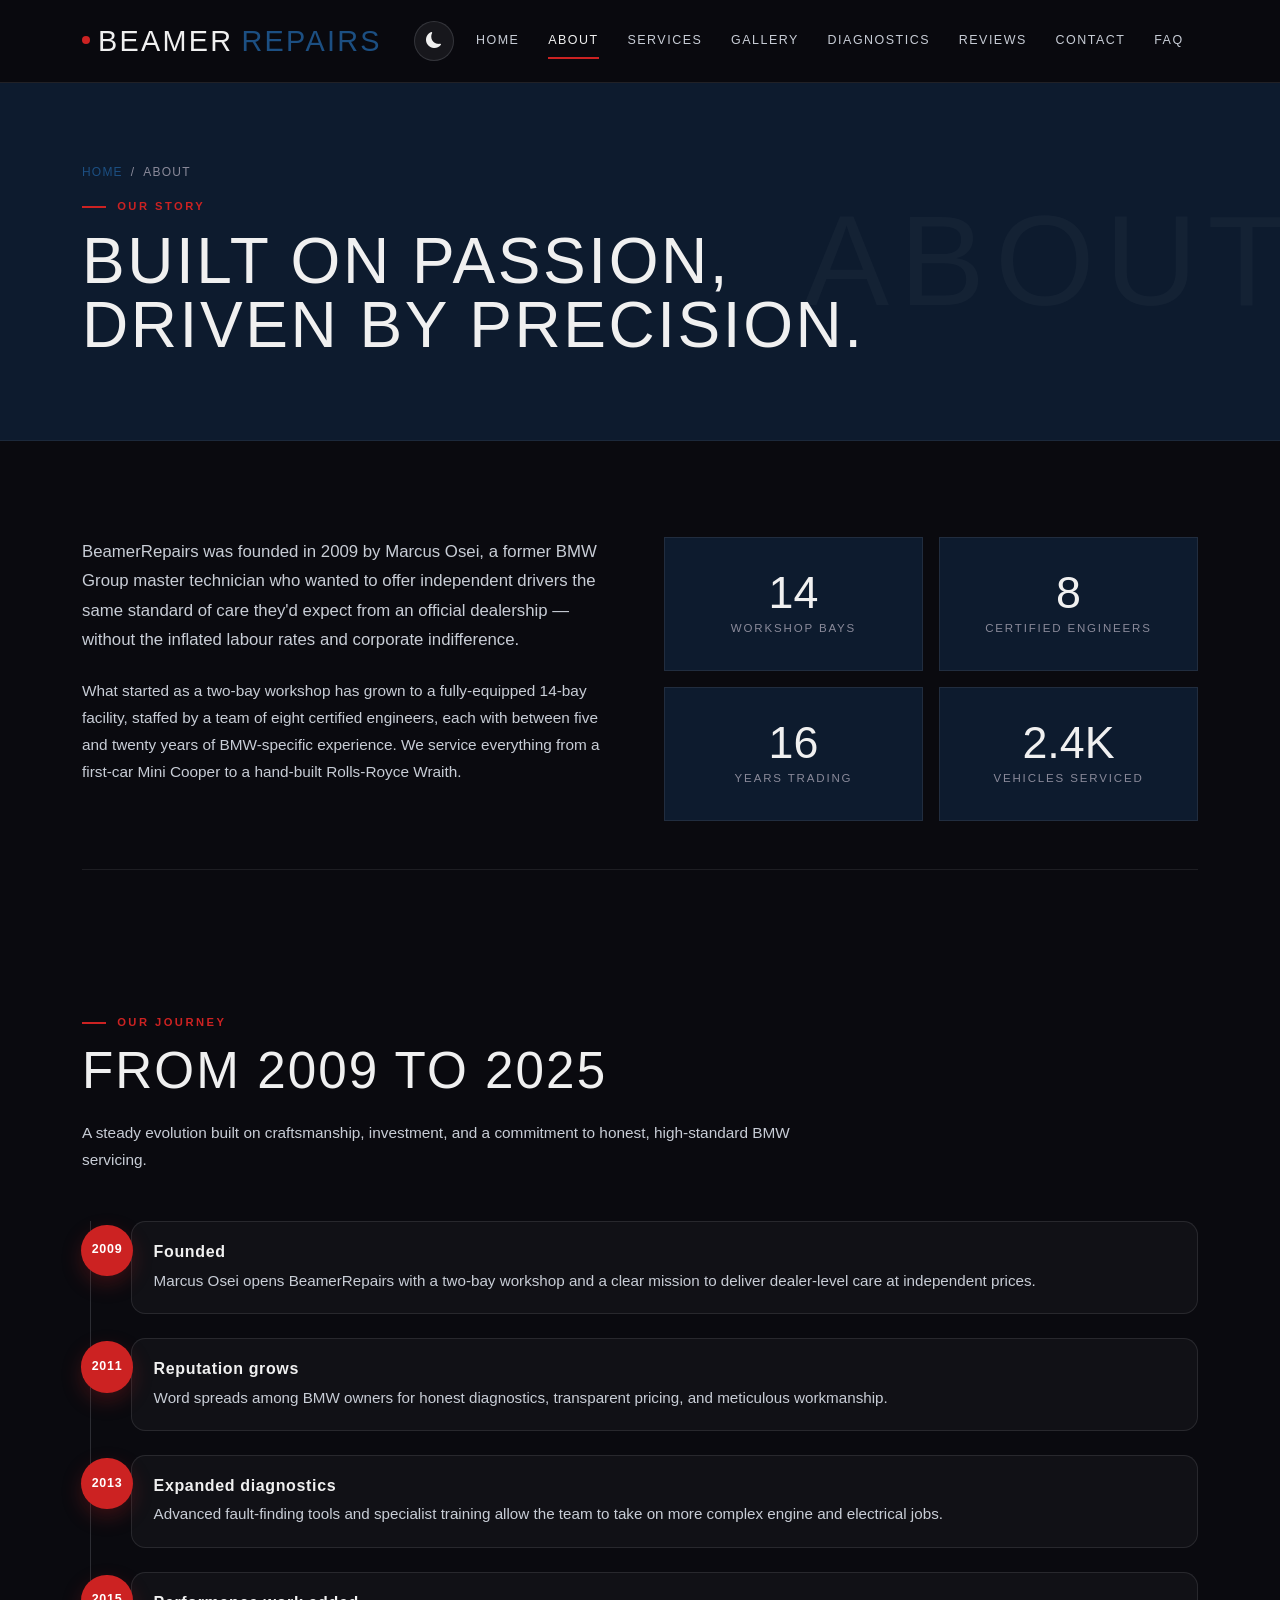
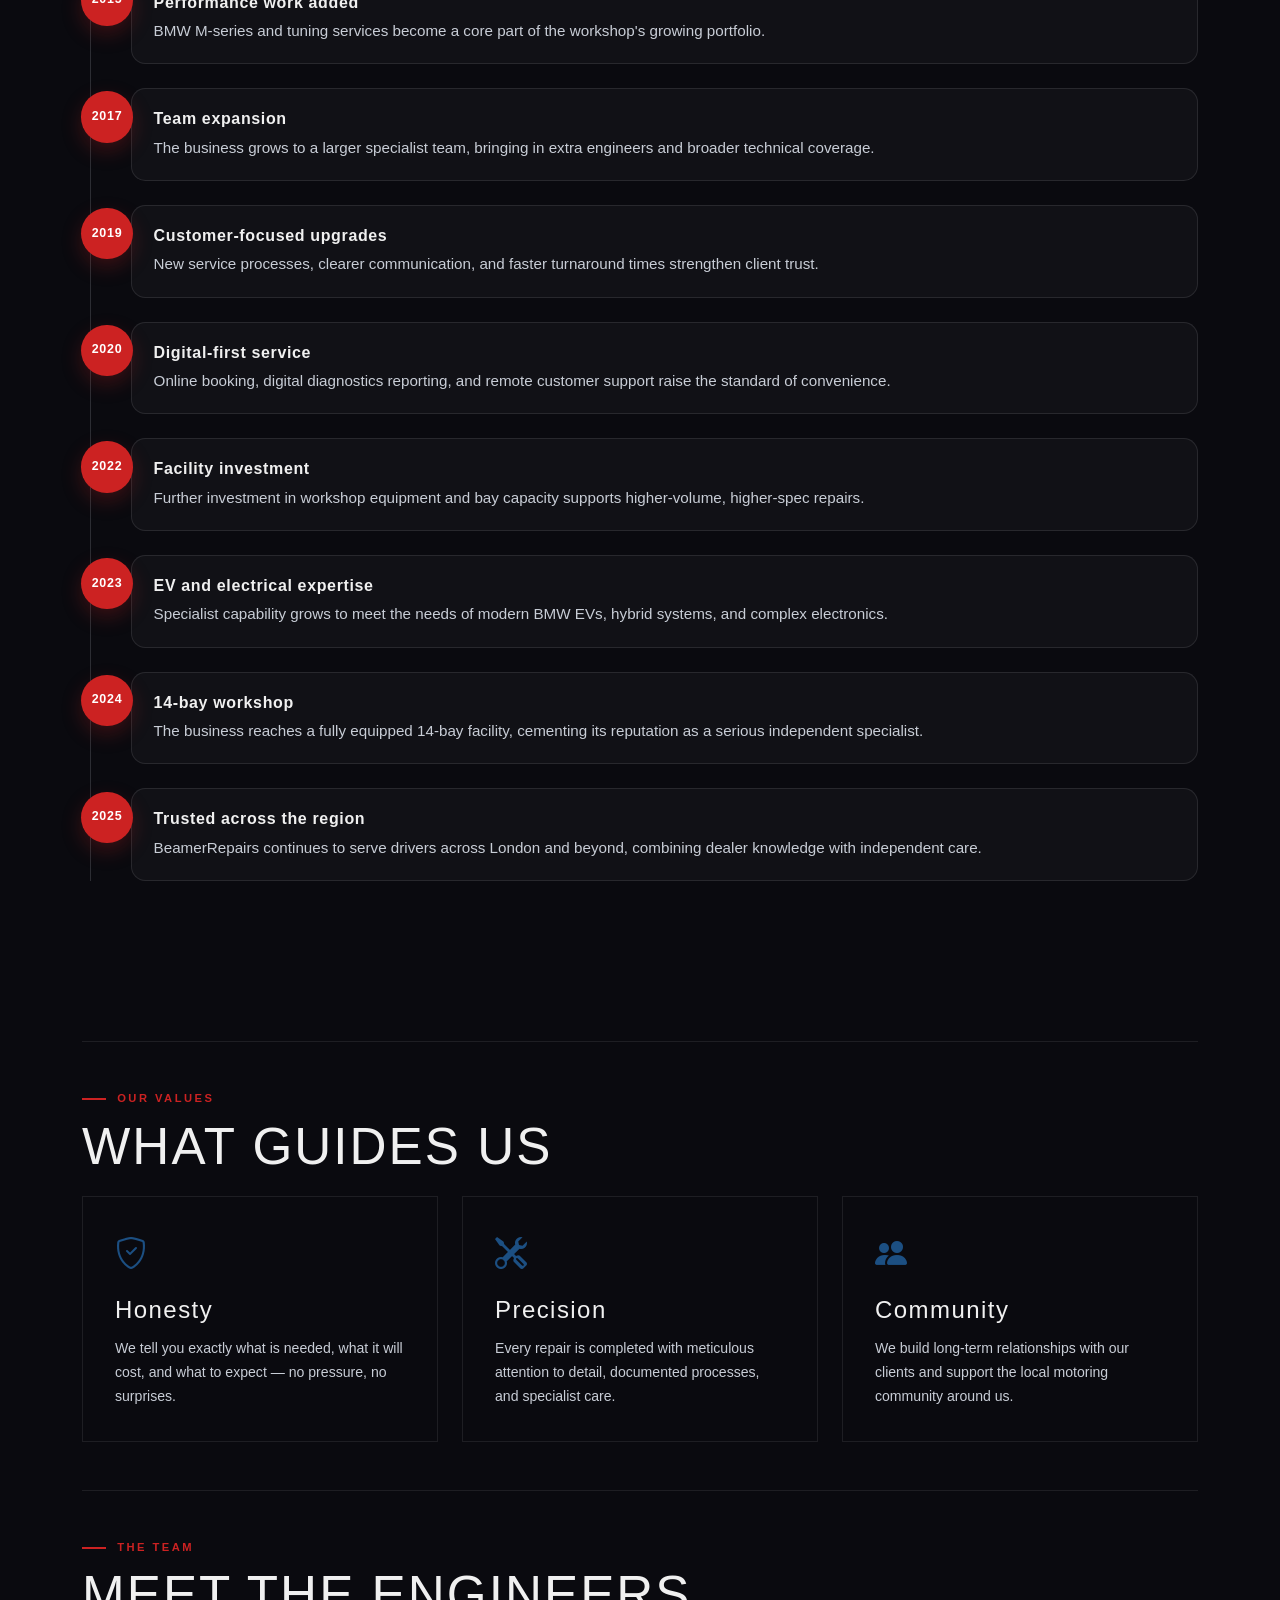
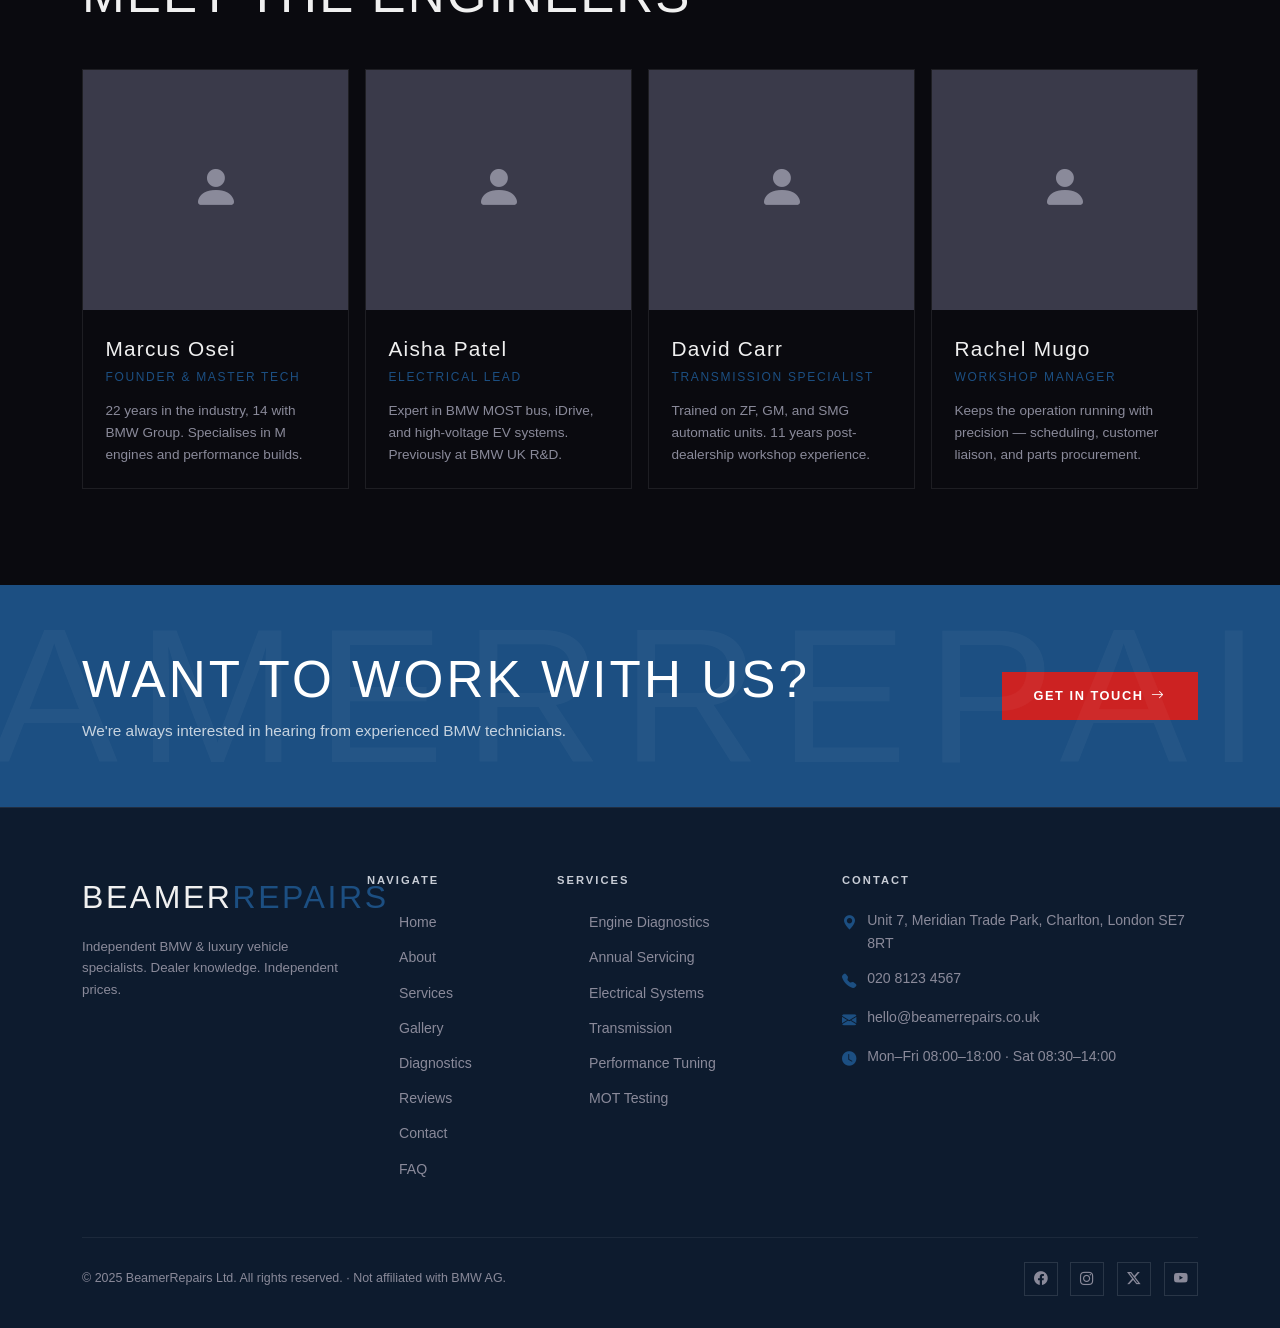
==== commit f560817f: "Add about values cards" ====
--- a/about.html
+++ b/about.html
@@ -154,6 +154,34 @@
 
     <div class="rule mb-5"></div>
 
+    <p class="section-eyebrow">Our Values</p>
+    <h2 class="section-title mb-4">WHAT GUIDES US</h2>
+    <div class="row g-4 mb-5">
+      <div class="col-md-4">
+        <div class="service-card" style="height:100%">
+          <div style="font-size:2rem;color:var(--steel-blue);margin-bottom:1rem"><i class="bi bi-shield-check"></i></div>
+          <h3 style="font-family:var(--font-display);font-size:1.5rem;letter-spacing:0.06em;color:var(--off-white);margin-bottom:0.75rem">Honesty</h3>
+          <p style="color:var(--chrome);margin:0">We tell you exactly what is needed, what it will cost, and what to expect — no pressure, no surprises.</p>
+        </div>
+      </div>
+      <div class="col-md-4">
+        <div class="service-card" style="height:100%">
+          <div style="font-size:2rem;color:var(--steel-blue);margin-bottom:1rem"><i class="bi bi-tools"></i></div>
+          <h3 style="font-family:var(--font-display);font-size:1.5rem;letter-spacing:0.06em;color:var(--off-white);margin-bottom:0.75rem">Precision</h3>
+          <p style="color:var(--chrome);margin:0">Every repair is completed with meticulous attention to detail, documented processes, and specialist care.</p>
+        </div>
+      </div>
+      <div class="col-md-4">
+        <div class="service-card" style="height:100%">
+          <div style="font-size:2rem;color:var(--steel-blue);margin-bottom:1rem"><i class="bi bi-people-fill"></i></div>
+          <h3 style="font-family:var(--font-display);font-size:1.5rem;letter-spacing:0.06em;color:var(--off-white);margin-bottom:0.75rem">Community</h3>
+          <p style="color:var(--chrome);margin:0">We build long-term relationships with our clients and support the local motoring community around us.</p>
+        </div>
+      </div>
+    </div>
+
+    <div class="rule mb-5"></div>
+
     <p class="section-eyebrow">The Team</p>
     <h2 class="section-title mb-5">MEET THE ENGINEERS</h2>
     <div class="row g-3">
--- a/css/style.css
+++ b/css/style.css
@@ -260,7 +260,11 @@
 .diag-card:hover,
 .team-card:hover,
 .timeline-card:hover,
-.stat-box:hover {
+.stat-box:hover,
+.warning-card:hover,
+.transport-card:hover,
+.pricing-card:hover,
+.review-cta:hover {
   border-color: rgba(200,205,214,0.25);
   background: rgba(28,79,130,0.08);
   transform: translateY(-4px);
@@ -405,6 +409,40 @@
 .hours-row.open .hours-time { color: var(--off-white); }
 
 /* ─── FAQ ────────────────────────────────────────────── */
+.faq-search-panel {
+  background: rgba(255,255,255,0.03);
+  border: 1px solid rgba(200,205,214,0.12);
+  border-radius: 1rem;
+  padding: 1.2rem;
+  margin-bottom: 1.2rem;
+}
+.faq-search-input {
+  width: 100%;
+  border: 1px solid rgba(200,205,214,0.15);
+  background: rgba(255,255,255,0.04);
+  color: var(--off-white);
+  padding: 0.9rem 1rem;
+  border-radius: 0.8rem;
+  margin-bottom: 0.9rem;
+}
+.faq-search-input::placeholder { color: var(--light-grey); }
+.faq-filters { display: flex; flex-wrap: wrap; gap: 0.6rem; }
+.faq-filter-btn {
+  border: 1px solid rgba(200,205,214,0.15);
+  background: transparent;
+  color: var(--chrome);
+  padding: 0.5rem 0.85rem;
+  border-radius: 999px;
+  font-size: 0.78rem;
+  font-weight: 600;
+  letter-spacing: 0.08em;
+  text-transform: uppercase;
+}
+.faq-filter-btn.active, .faq-filter-btn:hover {
+  background: var(--steel-blue);
+  color: #fff;
+  border-color: var(--steel-blue);
+}
 .faq-item { border-bottom: 1px solid rgba(200,205,214,0.08); }
 .faq-question {
   display: flex; justify-content: space-between; align-items: center;
@@ -417,6 +455,14 @@
 .faq-answer { max-height: 0; overflow: hidden; transition: max-height 0.4s ease, padding 0.3s; }
 .faq-item.open .faq-answer { max-height: 300px; padding-bottom: 1.2rem; }
 .faq-answer p { font-size: 0.9rem; color: var(--light-grey); line-height: 1.75; margin: 0; }
+.faq-item.hidden { display: none; }
+.faq-empty {
+  padding: 1.2rem;
+  border: 1px dashed rgba(200,205,214,0.2);
+  border-radius: 0.9rem;
+  color: var(--light-grey);
+  text-align: center;
+}
 
 /* ─── GALLERY ────────────────────────────────────────── */
 .gallery-grid { display: grid; grid-template-columns: repeat(3, 1fr); gap: 1rem; }
@@ -449,6 +495,21 @@
 .diag-tag { display: inline-block; font-size: 0.65rem; font-weight: 600; letter-spacing: 0.14em; text-transform: uppercase; padding: 0.2rem 0.6rem; background: rgba(28,79,130,0.2); color: var(--steel-blue); border: 1px solid rgba(28,79,130,0.4); margin-bottom: 0.8rem; }
 
 /* ─── REVIEWS ────────────────────────────────────────── */
+.review-badges { display: flex; flex-wrap: wrap; justify-content: center; gap: 0.6rem; margin-bottom: 1rem; }
+.review-badge {
+  display: inline-flex;
+  align-items: center;
+  gap: 0.4rem;
+  padding: 0.45rem 0.8rem;
+  border-radius: 999px;
+  background: rgba(255,255,255,0.06);
+  border: 1px solid rgba(200,205,214,0.12);
+  color: var(--chrome);
+  font-size: 0.74rem;
+  font-weight: 600;
+  letter-spacing: 0.08em;
+  text-transform: uppercase;
+}
 .review-big-num { font-family: var(--font-display); font-size: 7rem; line-height: 1; color: var(--off-white); }
 .review-source  { font-size: 0.72rem; font-weight: 600; letter-spacing: 0.16em; text-transform: uppercase; color: var(--light-grey); margin-top: 0.4rem; }
 .review-bar-row { display: flex; align-items: center; gap: 1rem; margin-bottom: 0.6rem; }
@@ -456,10 +517,55 @@
 .review-bar-track { flex: 1; height: 6px; background: rgba(200,205,214,0.1); position: relative; }
 .review-bar-fill  { position: absolute; left: 0; top: 0; height: 100%; background: var(--red); }
 .review-bar-count { font-size: 0.78rem; color: var(--light-grey); width: 30px; flex-shrink: 0; }
+.review-cta {
+  display: flex;
+  align-items: center;
+  justify-content: space-between;
+  gap: 2rem;
+  background: rgba(255,255,255,0.03);
+  border: 1px solid rgba(200,205,214,0.12);
+  border-radius: 1rem;
+  padding: 2rem 2.2rem;
+  transition: transform var(--transition-fast), box-shadow var(--transition-fast), border-color var(--transition-fast), background var(--transition-fast);
+}
 
 /* ─── CONTACT FORM ───────────────────────────────────── */
 .contact-info-block { background: var(--deep-navy); border: 1px solid rgba(200,205,214,0.08); padding: 2rem; height: 100%; }
 .form-group { margin-bottom: 1.2rem; }
+
+/* ─── WARNING CARDS ──────────────────────────────────── */
+.warning-card {
+  background: rgba(255,255,255,0.03);
+  border: 1px solid rgba(200,205,214,0.12);
+  border-radius: 1rem;
+  padding: 1.6rem;
+  height: 100%;
+  transition: transform var(--transition-fast), box-shadow var(--transition-fast), border-color var(--transition-fast), background var(--transition-fast);
+}
+.warning-icon {
+  width: 48px;
+  height: 48px;
+  border-radius: 50%;
+  display: inline-flex;
+  align-items: center;
+  justify-content: center;
+  background: rgba(204,34,34,0.14);
+  color: var(--red);
+  font-size: 1.2rem;
+  margin-bottom: 1rem;
+}
+.warning-card h4 {
+  font-size: 1.05rem;
+  font-weight: 700;
+  color: var(--off-white);
+  margin-bottom: 0.6rem;
+}
+.warning-card p {
+  font-size: 0.92rem;
+  color: var(--chrome);
+  margin: 0;
+  line-height: 1.7;
+}
 .form-label-custom { display: block; font-size: 0.7rem; font-weight: 600; letter-spacing: 0.16em; text-transform: uppercase; color: var(--chrome); margin-bottom: 0.5rem; }
 .form-control-custom { width: 100%; background: rgba(255,255,255,0.04); border: 1px solid rgba(200,205,214,0.15); color: var(--off-white); padding: 0.85rem 1rem; font-size: 0.9rem; font-family: var(--font-body); outline: none; transition: border-color 0.2s; }
 .form-control-custom:focus { border-color: var(--steel-blue); }
@@ -526,6 +632,70 @@
 /* ─── TEAM ───────────────────────────────────────────── */
 .team-card { border: 1px solid rgba(200,205,214,0.1); overflow: hidden; transition: border-color 0.25s; }
 .team-card:hover { border-color: rgba(28,79,130,0.5); }
+
+/* ─── CONTACT EXTRA SECTION ─────────────────────────── */
+.whatsapp-btn {
+  display: inline-flex;
+  align-items: center;
+  gap: 0.6rem;
+  margin-top: 1rem;
+  padding: 0.8rem 1rem;
+  border-radius: 999px;
+  background: #25D366;
+  color: #fff;
+  font-size: 0.9rem;
+  font-weight: 600;
+  text-decoration: none;
+  transition: transform var(--transition-fast), box-shadow var(--transition-fast), filter var(--transition-fast);
+}
+.whatsapp-btn:hover {
+  transform: translateY(-2px);
+  box-shadow: 0 10px 22px rgba(37, 211, 102, 0.24);
+  filter: brightness(1.05);
+}
+.transport-grid { display: grid; gap: 1rem; }
+.transport-card {
+  background: rgba(255,255,255,0.03);
+  border: 1px solid rgba(200,205,214,0.12);
+  border-radius: 1rem;
+  padding: 1.15rem 1.2rem;
+  transition: transform var(--transition-fast), box-shadow var(--transition-fast), border-color var(--transition-fast), background var(--transition-fast);
+}
+.transport-icon {
+  width: 42px;
+  height: 42px;
+  border-radius: 50%;
+  display: inline-flex;
+  align-items: center;
+  justify-content: center;
+  background: rgba(28,79,130,0.2);
+  color: var(--steel-blue);
+  margin-bottom: 0.75rem;
+}
+.transport-card h4 {
+  font-size: 1rem;
+  font-weight: 700;
+  color: var(--off-white);
+  margin-bottom: 0.35rem;
+}
+.transport-card p {
+  margin: 0;
+  font-size: 0.9rem;
+  color: var(--chrome);
+  line-height: 1.7;
+}
+.map-card {
+  background: rgba(255,255,255,0.03);
+  border: 1px solid rgba(200,205,214,0.12);
+  border-radius: 1rem;
+  overflow: hidden;
+  transition: transform var(--transition-fast), box-shadow var(--transition-fast), border-color var(--transition-fast);
+}
+.map-card iframe {
+  width: 100%;
+  min-height: 320px;
+  border: 0;
+}
 .team-photo { height: 240px; background: var(--mid-grey); display: flex; align-items: center; justify-content: center; font-size: 3rem; color: var(--light-grey); }
 .team-info { padding: 1.4rem; }
 .team-name { font-family: var(--font-display); font-size: 1.3rem; letter-spacing: 0.06em; color: var(--off-white); margin-bottom: 0.2rem; }
@@ -536,6 +706,73 @@
 .stat-box { background: var(--deep-navy); border: 1px solid rgba(200,205,214,0.1); padding: 2rem; text-align: center; }
 .stat-num { font-family: var(--font-display); font-size: 2.8rem; color: var(--off-white); line-height: 1; }
 .stat-label { font-size: 0.72rem; letter-spacing: 0.16em; text-transform: uppercase; color: var(--light-grey); margin-top: 0.3rem; }
+
+/* ─── PRICING ────────────────────────────────────────── */
+.pricing-card {
+  background: rgba(255,255,255,0.03);
+  border: 1px solid rgba(200,205,214,0.12);
+  border-radius: 1rem;
+  padding: 2rem;
+  height: 100%;
+  position: relative;
+  transition: transform var(--transition-fast), box-shadow var(--transition-fast), border-color var(--transition-fast), background var(--transition-fast);
+}
+.pricing-card.featured {
+  border-color: var(--steel-blue);
+  box-shadow: 0 14px 34px rgba(28,79,130,0.25);
+  transform: translateY(-4px);
+}
+.pricing-badge {
+  position: absolute;
+  top: 1rem; right: 1rem;
+  background: var(--steel-blue);
+  color: #fff;
+  font-size: 0.68rem;
+  font-weight: 700;
+  letter-spacing: 0.14em;
+  text-transform: uppercase;
+  padding: 0.35rem 0.7rem;
+  border-radius: 999px;
+}
+.pricing-tier {
+  font-size: 0.8rem;
+  font-weight: 700;
+  letter-spacing: 0.18em;
+  text-transform: uppercase;
+  color: var(--chrome);
+  margin-bottom: 0.8rem;
+}
+.pricing-price {
+  font-family: var(--font-display);
+  font-size: 3rem;
+  line-height: 1;
+  color: var(--off-white);
+  margin-bottom: 0.4rem;
+}
+.pricing-subtitle {
+  font-size: 0.95rem;
+  color: var(--light-grey);
+  margin-bottom: 1.2rem;
+}
+.pricing-features {
+  list-style: none;
+  padding: 0;
+  margin: 0 0 1.4rem;
+}
+.pricing-features li {
+  padding: 0.6rem 0;
+  border-top: 1px solid rgba(200,205,214,0.1);
+  color: var(--chrome);
+  font-size: 0.92rem;
+  display: flex;
+  align-items: center;
+  gap: 0.6rem;
+}
+.pricing-features li::before {
+  content: '✓';
+  color: var(--red);
+  font-weight: 700;
+}
 
 /* ─── WHY US ─────────────────────────────────────────── */
 .why-item { display: flex; gap: 1.4rem; padding: 1.8rem 0; border-bottom: 1px solid rgba(200,205,214,0.08); }
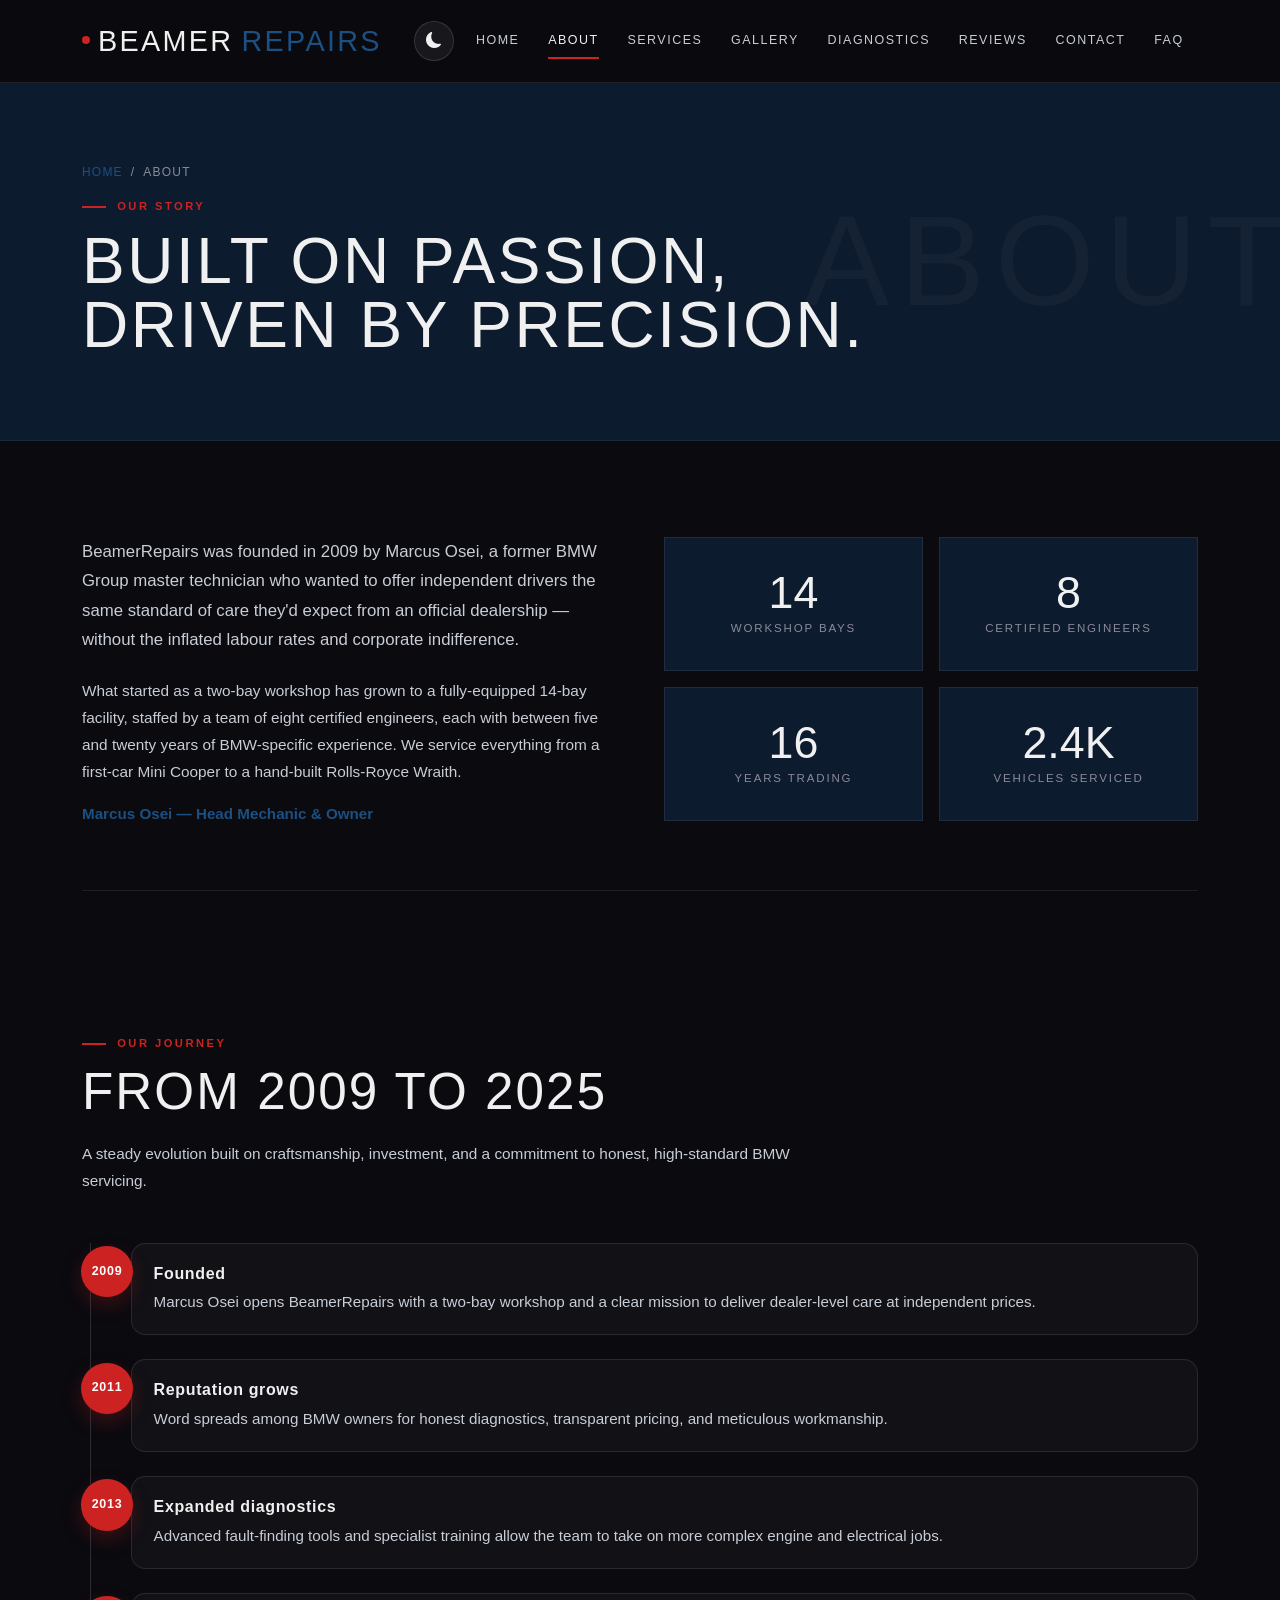
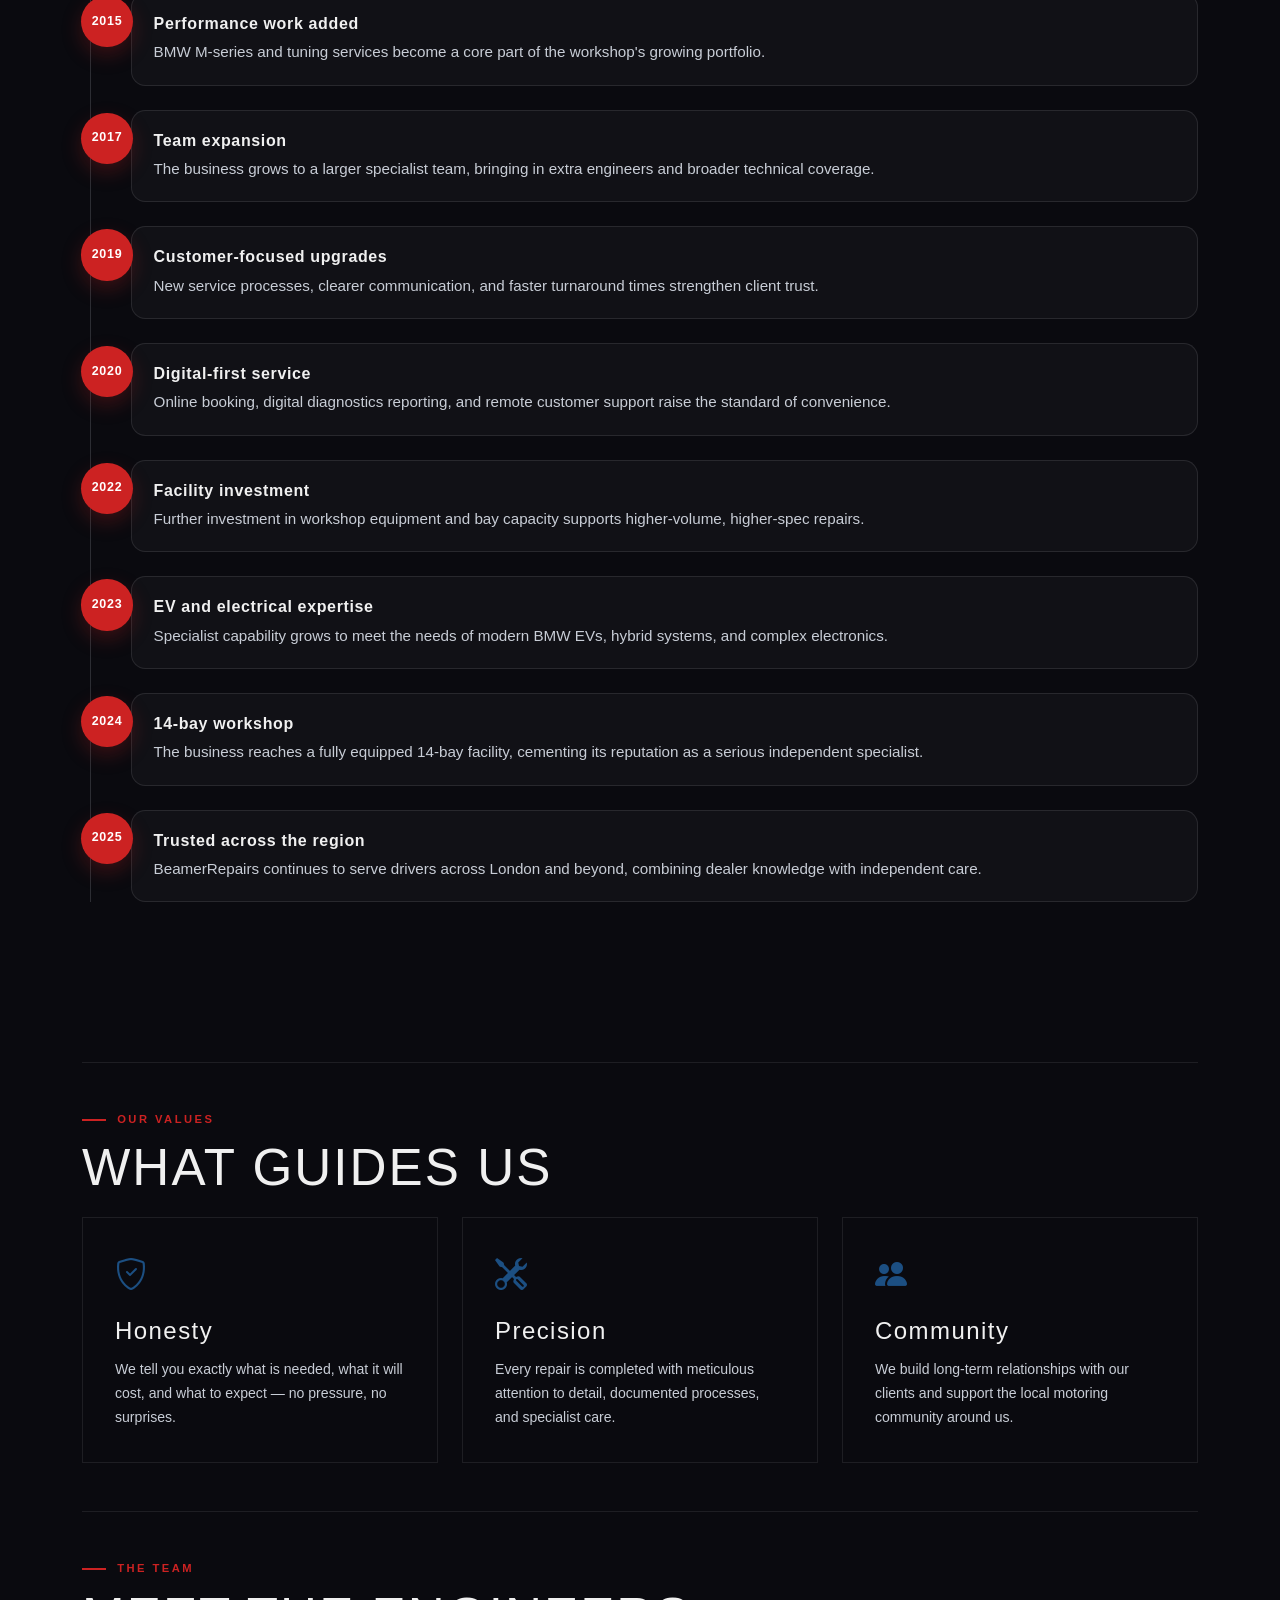
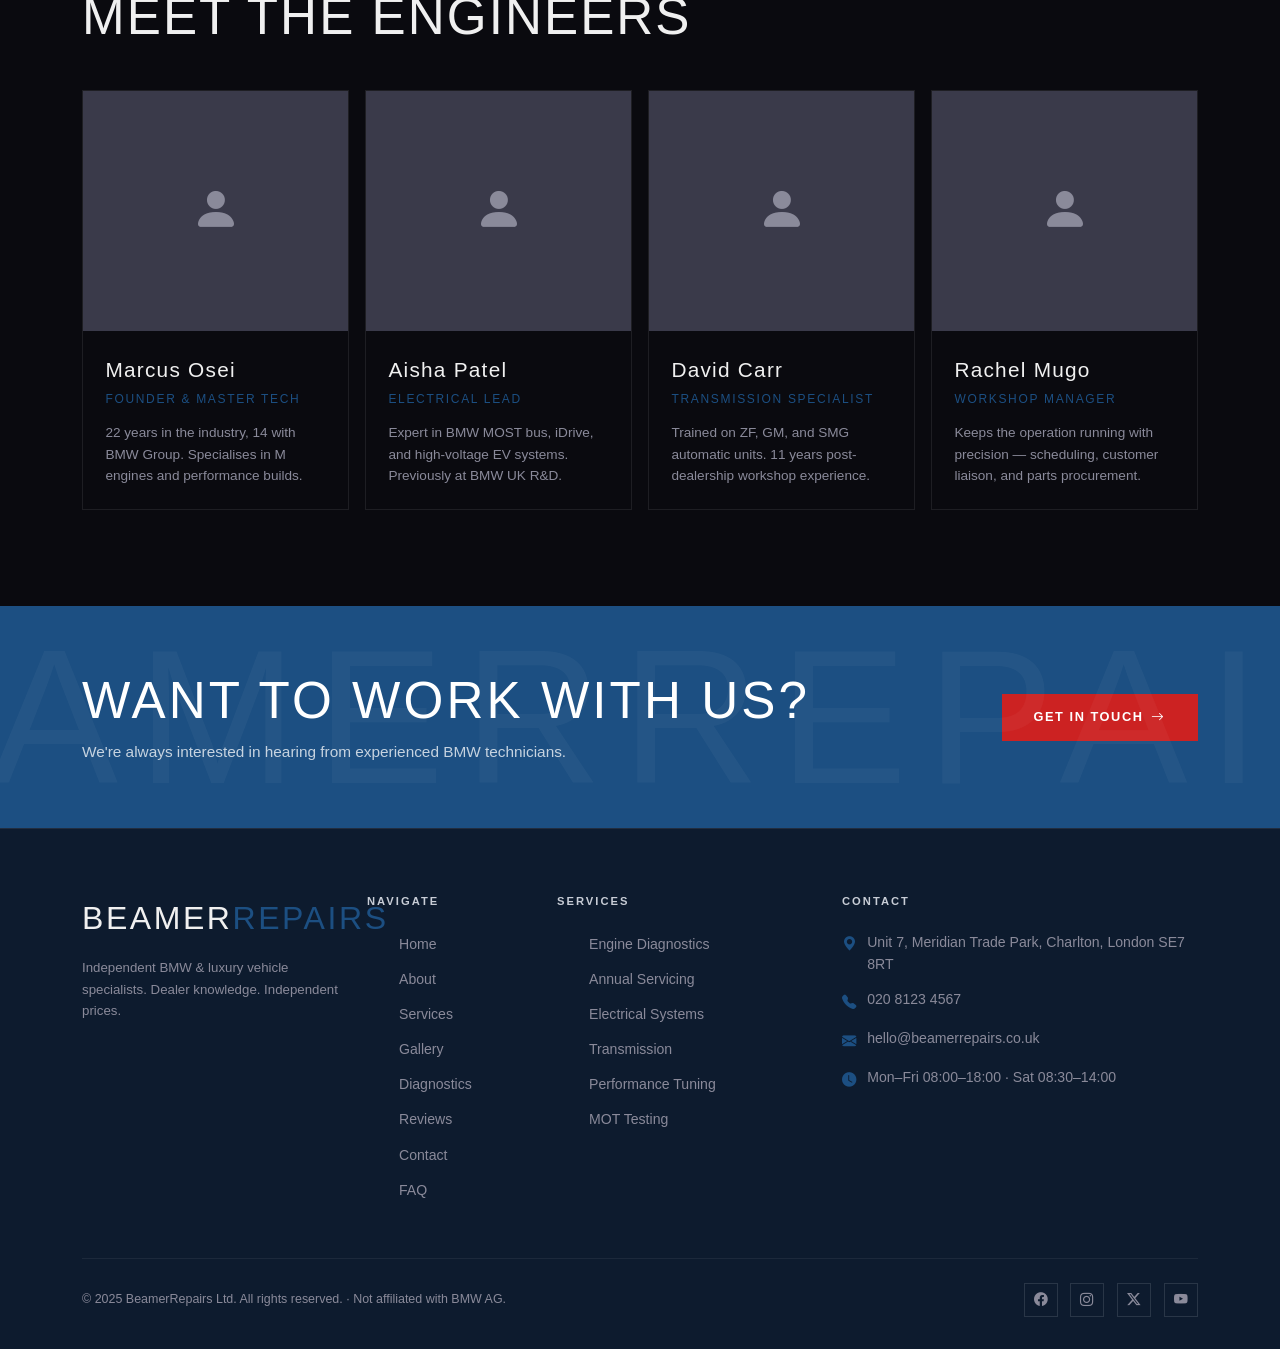
==== commit 6d5bf2a6: "Add owner introduction line to about page" ====
--- a/about.html
+++ b/about.html
@@ -52,6 +52,7 @@
         <p class="section-body" style="max-width:100%">
           What started as a two-bay workshop has grown to a fully-equipped 14-bay facility, staffed by a team of eight certified engineers, each with between five and twenty years of BMW-specific experience. We service everything from a first-car Mini Cooper to a hand-built Rolls-Royce Wraith.
         </p>
+        <p style="margin-top:1rem;font-size:0.95rem;color:var(--steel-blue);font-weight:600">Marcus Osei — Head Mechanic &amp; Owner</p>
       </div>
       <div class="col-lg-6">
         <div class="row g-3">
--- a/css/style.css
+++ b/css/style.css
@@ -16,7 +16,11 @@
 
 /* ─── RESET & BASE ─────────────────────────────────── */
 *, *::before, *::after { box-sizing: border-box; margin: 0; padding: 0; }
-html { scroll-behavior: smooth; }
+html {
+  scroll-behavior: smooth;
+  scrollbar-width: thin;
+  scrollbar-color: var(--steel-blue) rgba(255,255,255,0.06);
+}
 body {
   background: var(--obsidian);
   color: var(--off-white);
@@ -76,6 +80,19 @@
 body.light-theme .gallery-overlay { background: rgba(17,24,39,0.72); }
 body.light-theme .page-hero { background: #e2e8f0; }
 body.light-theme .page-hero::after { color: rgba(17,24,39,0.06); }
+body::-webkit-scrollbar {
+  width: 10px;
+}
+body::-webkit-scrollbar-track {
+  background: rgba(255,255,255,0.06);
+}
+body::-webkit-scrollbar-thumb {
+  background: linear-gradient(180deg, var(--steel-blue), var(--red));
+  border-radius: 999px;
+}
+body::-webkit-scrollbar-thumb:hover {
+  background: linear-gradient(180deg, #2f6aa7, #dd2f2f);
+}
 a { color: inherit; text-decoration: none; }
 img { max-width: 100%; display: block; }
 
